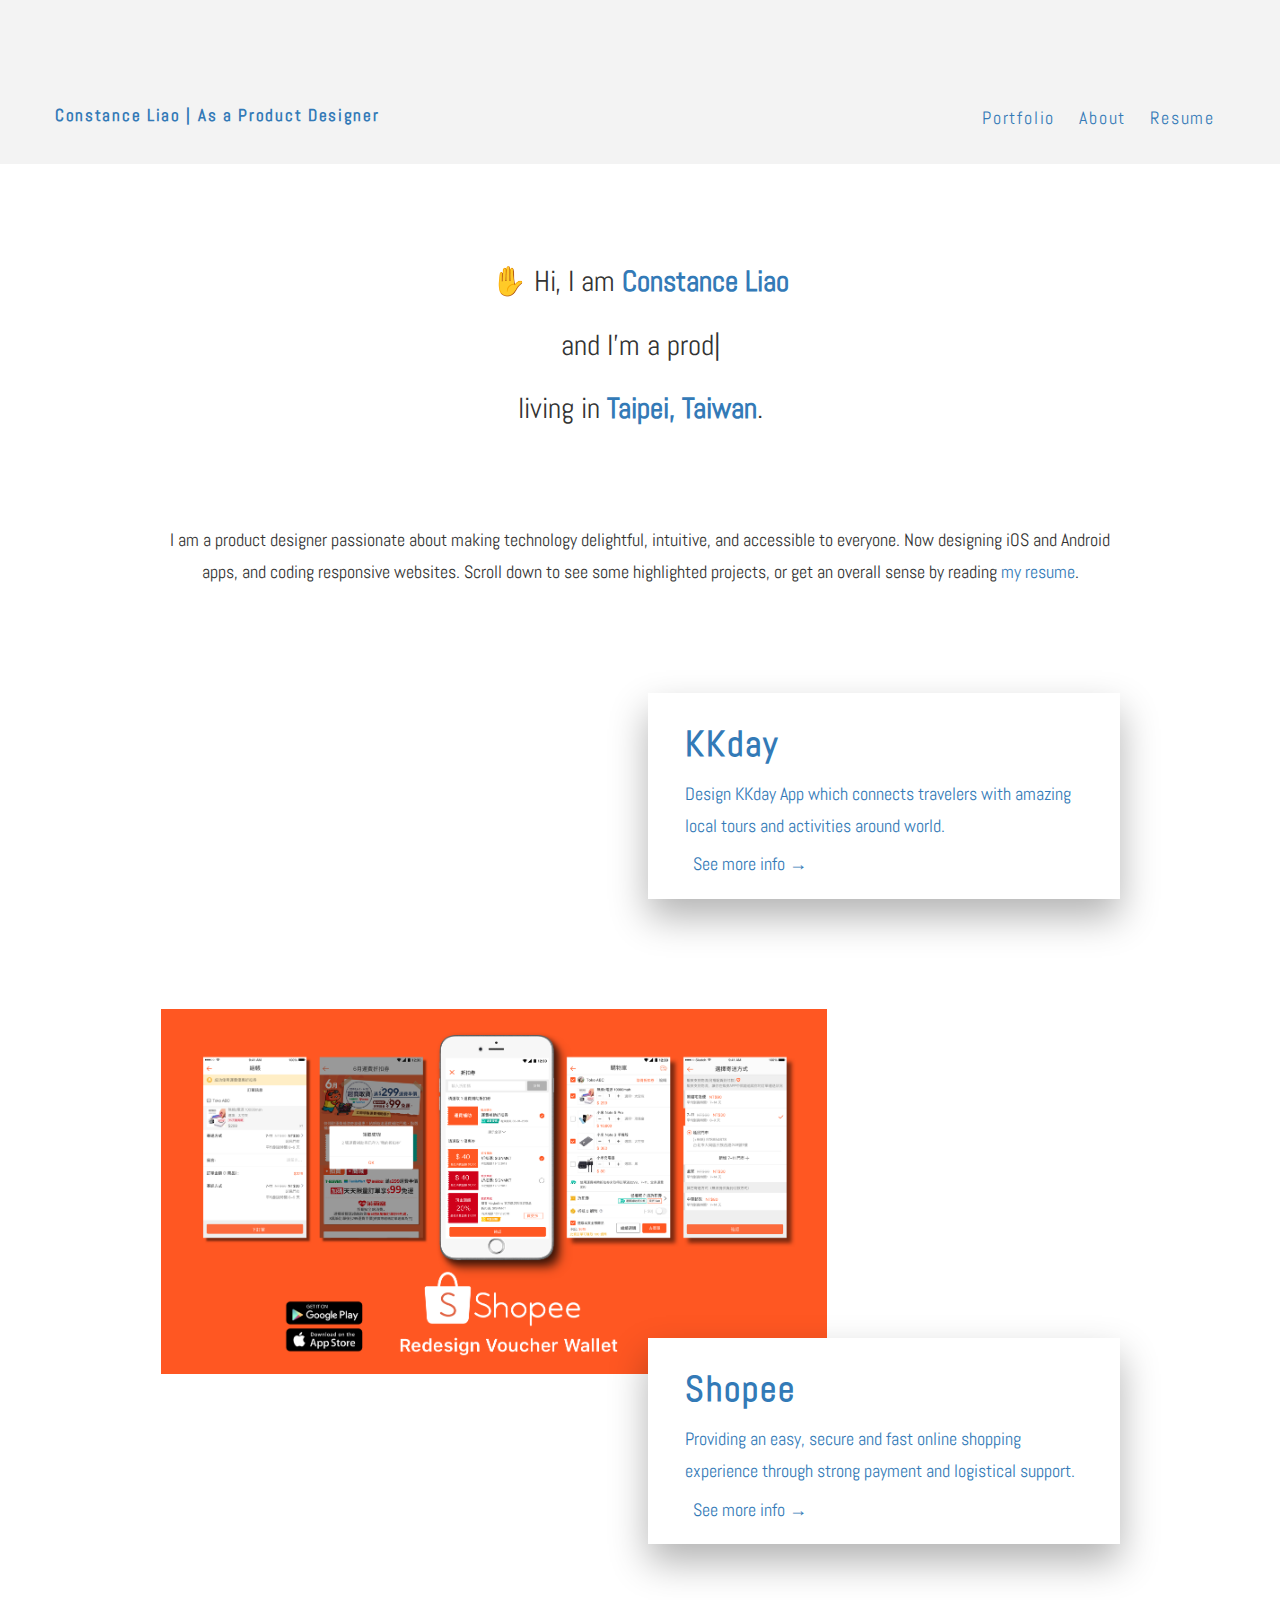
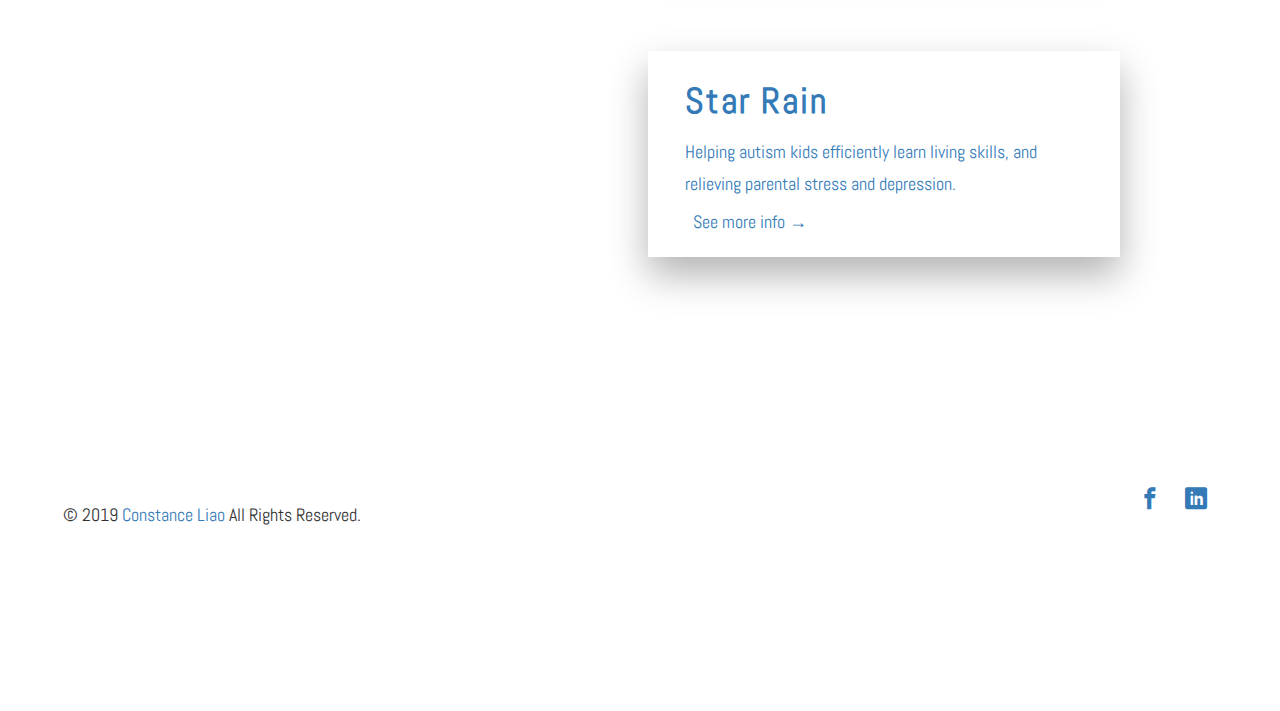
==== index.html @ 197b4fc5 "hh" ====
<!DOCTYPE html>
<html lang="en">

<head>
    <meta charset="utf-8">
    <meta name="viewport" content="width=device-width, initial-scale=1">
    <title>Constance Liao | Product designer</title>
    <link rel="icon" type="image/png" sizes="32x32" href="img/party.png">
    <link href="https://fonts.googleapis.com/css?family=Abel" rel="stylesheet">
    <link rel="stylesheet" href="css/styles-merged.css">
    <link rel="stylesheet" href="css/style.min.css">
    <link rel="stylesheet" href="css/custom.css">
    <!-- Global site tag (gtag.js) - Google Analytics -->
    <script async src="https://www.googletagmanager.com/gtag/js?id=UA-124508006-1"></script>
    <script>
    window.dataLayer = window.dataLayer || [];

    function gtag() { dataLayer.push(arguments); }
    gtag('js', new Date());

    gtag('config', 'UA-124508006-1');
    </script>
    <!--[if lt IE 9]>
      <script src="js/vendor/html5shiv.min.js"></script>
      <script src="js/vendor/respond.min.js"></script>
    <![endif]-->
</head>

<body>
    <!-- START: header -->
    <div class="probootstrap-loader"></div>
    <header role="banner" class="probootstrap-header">
        <div class="container">
            <a href="index.html" class="probootstrap-logo" style="font-size:17px">Constance Liao | As a Product Designer </a>
            <a href="#" class="probootstrap-burger-menu visible-xs"><i></i></a>
            <div class="mobile-menu-overlay"></div>
            <nav role="navigation" class="probootstrap-nav hidden-xs">
                <ul class="probootstrap-main-nav">
                    <li><a href="index.html">Portfolio</a></li>
                    <li><a href="about.html">About</a></li>
                    <li><a href="https://drive.google.com/file/d/1u4aypzbzWzOrCReoFfaqMHi077kN9Enz/view?usp=sharing">Resume</a></li>
                </ul>
                <div class="extra-text visible-xs">
                    <a href="#" class="probootstrap-burger-menu"><i>Menu</i></a>
                    <h5>Connect</h5>
                    <ul class="social-buttons">
                        <li><a href="https://www.facebook.com/profile.php?id=100000354490951"><i class="icon-facebook2"></i></a></li>
                        <li><a href="https://www.linkedin.com/in/constance-liao-576273152/"><i class="icon-linkedin2"></i></a></li>
                    </ul>
                </div>
            </nav>
        </div>
    </header>
    <!-- END: header -->
    <div class="probootstrap-section">
        <div class="container text-center">
            <div class="row">
                <div class="col-md-10 col-md-offset-1 mb40">
                    <h1 class="center text-center">
        <p><span role="img" aria-label="person raising both hands in celebration">✋ </span> Hi, I am <strong class="middle-blue-font">Constance Liao</strong></p>
        <p>and I'm <span class="element"></span></p>
        <p>living in <strong class="middle-blue-font">Taipei, Taiwan</strong>.</p>
        </h1>
                </div>
            </div>
            <div class="container text-center">
                <div class="row">
                    <div class="col-md-10 col-md-offset-1 col-xs-12">
                        <p> I am a product designer passionate about making technology delightful, intuitive, and accessible to everyone. Now designing iOS and Android apps, and coding responsive websites. Scroll down to see some highlighted projects, or get an overall sense by reading <a href="https://drive.google.com/file/d/1MY_Tz85TZfSraCOGFL27cuMELnHv4xoO/view?usp=sharing" target="_blank">my resume</a>. </p>
                    </div>
                </div>
            </div>
        </div>
        <div id="root">
            <div data-reactroot class="Home container">
                <div class="Project">
                    <div class="row">
                        <div class="col-xs-12 col-sm-10 col-md-10 col-lg-offset-0 col-lg-8 col-xl-offset-1 col-xl-7">
                            <img class="project-image" src="img/kkday/kkdaybanner.png" alt="">
                        </div>
                    </div>
                    <div class="row">
                        <div class="col-xs-12 col-sm-offset-2 col-sm-10 col-md-offset-4 col-md-8 col-lg-offset-6 col-lg-6 col-xl-5">
                            <div class="Plx Plx--active Plx--in Plx--in-0 plx" style="transform: translateY(-100px); opacity: 1;">
                                <a class="project-link-container" href="kkday.html">
                                    <div class="project-blurb blue">
                                        <h2 class="homeh2" href="kkday.html">KKday</h2>
                                        <p class="homep" href="kkday.html">Design KKday App which connects travelers with amazing local tours and activities around world. </p>
                                        <div class="bottom">
                                            <div class="next navbar-link blue">
                                                <a class="homecase next" href="kkday.html">See more info → </a>
                                            </div>
                                        </div>
                                    </div>
                                </a>
                            </div>
                        </div>
                    </div>
                </div>
                
                <div class="Project">
                    <div class="row">
                        <div class="col-xs-12 col-sm-10 col-md-10 col-lg-offset-0 col-lg-8 col-xl-offset-1 col-xl-7">
                            <img class="project-image" src="img/shopee/shopeebanner.png" alt="">
                        </div>
                    </div>
                    <div class="row">
                        <div class="col-xs-12 col-sm-offset-2 col-sm-10 col-md-offset-4 col-md-8 col-lg-offset-6 col-lg-6 col-xl-5">
                            <div class="Plx Plx--active Plx--in Plx--in-0 plx" style="transform: translateY(-100px); opacity: 1;">
                                <a class="project-link-container" href="shopee.html">
                                    <div class="project-blurb orange">
                                        <h2 class="homeh2" href="shopee.html">Shopee</h2>
                                        <p class="homep" href="shopee.html">Providing an easy, secure and fast online shopping experience through strong payment and logistical support. </p>
                                        <div class="bottom">
                                            <div class="next navbar-link orange">
                                                <a class="homecase next" href="shopee.html">See more info → </a>
                                            </div>
                                        </div>
                                    </div>
                                </a>
                            </div>
                        </div>
                    </div>
                <div class="Project">
                    <div class="row">
                        <div class="col-xs-12 col-sm-10 col-md-10 col-lg-offset-0 col-lg-8 col-xl-offset-1 col-xl-7">
                            <img class="project-image" src="img/autism/autismbanner.png" alt="">
                        </div>
                    </div>
                    <div class="row">
                        <div class="col-xs-12 col-sm-offset-2 col-sm-10 col-md-offset-4 col-md-8 col-lg-offset-6 col-lg-6 col-xl-5">
                            <div class="Plx Plx--active Plx--in Plx--in-0 plx" style="transform: translateY(-100px); opacity: 1;">
                                <a class="project-link-container" href="autism.html">
                                    <div class="project-blurb yellow">
                                        <h2 class="homeh2" href="autism.html">Star Rain</h2>
                                        <p class="homep" href="autism.html">Helping autism kids efficiently learn living skills, and relieving parental stress and depression.</p>
                                        <div class="bottom">
                                            <div class="next navbar-link yellow">
                                                <a class="homecase next" href="autism.html">See more info → </a>
                                            </div>
                                        </div>
                                    </div>
                                </a>
                            </div>
                        </div>
                    </div>
                </div>

                </div>
            </div>
        </div>
        <footer class="probootstrap-footer" role="contentinfo">
            <div class="container">
                <div class="row">
                    <div class="col-md-12">
                        <p class="probootstrap-copyright">&copy; 2019 <a>Constance Liao </a> All Rights Reserved.</p>
                        <ul class="probootstrap-social">
                            <li><a href="https://www.facebook.com/profile.php?id=100000354490951"><i class="icon-facebook2" target="_blank"></i></a></li>
                            <li><a href="https://www.linkedin.com/in/constance-liao-576273152/"><i class="icon-linkedin2" target="_blank"></i></a></li>
                        </ul>
                    </div>
                </div>
            </div>
        </footer>
        <div class="gototop js-top">
            <a href="#" class="js-gotop"><i class="icon-chevron-thin-up"></i></a>
        </div>
        <script src="js/scripts.min.js"></script>
        <script src="js/main.min.js"></script>
        <script src="js/custom.js"></script>
</body>

</html>
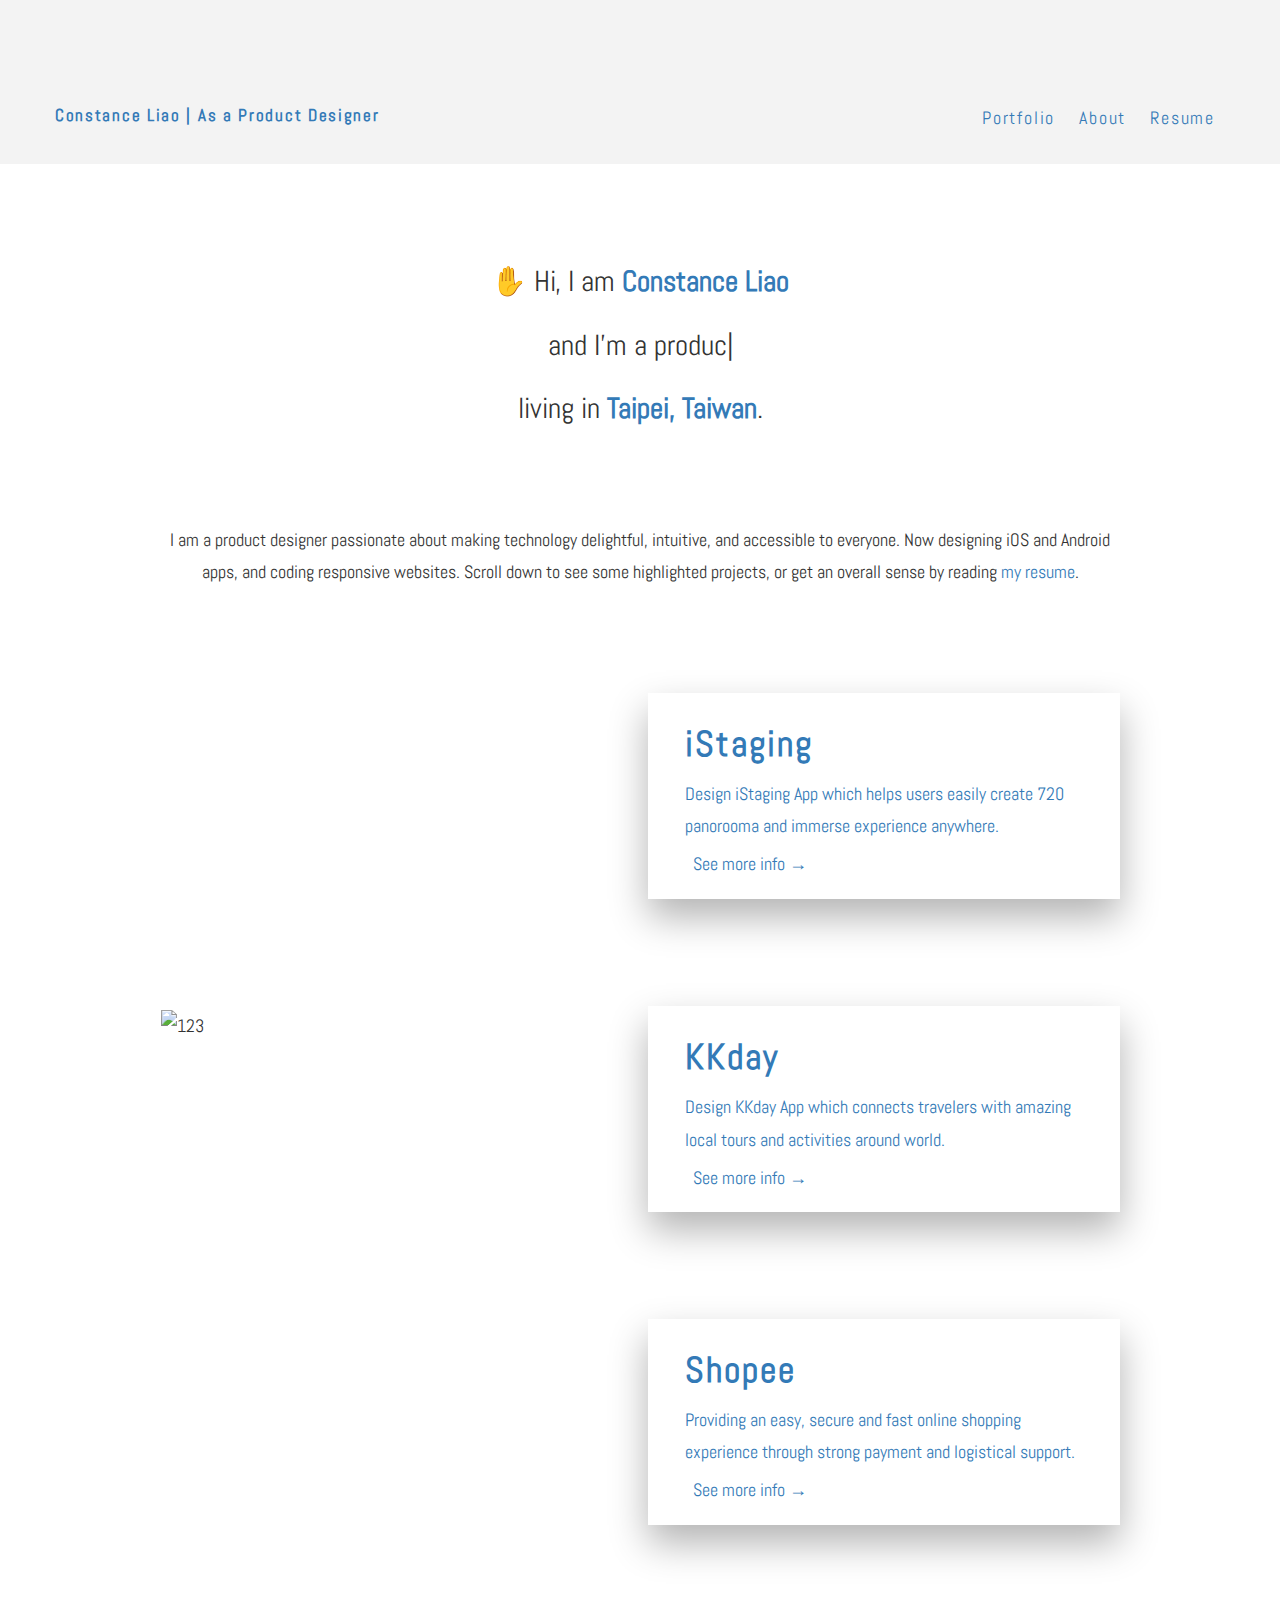
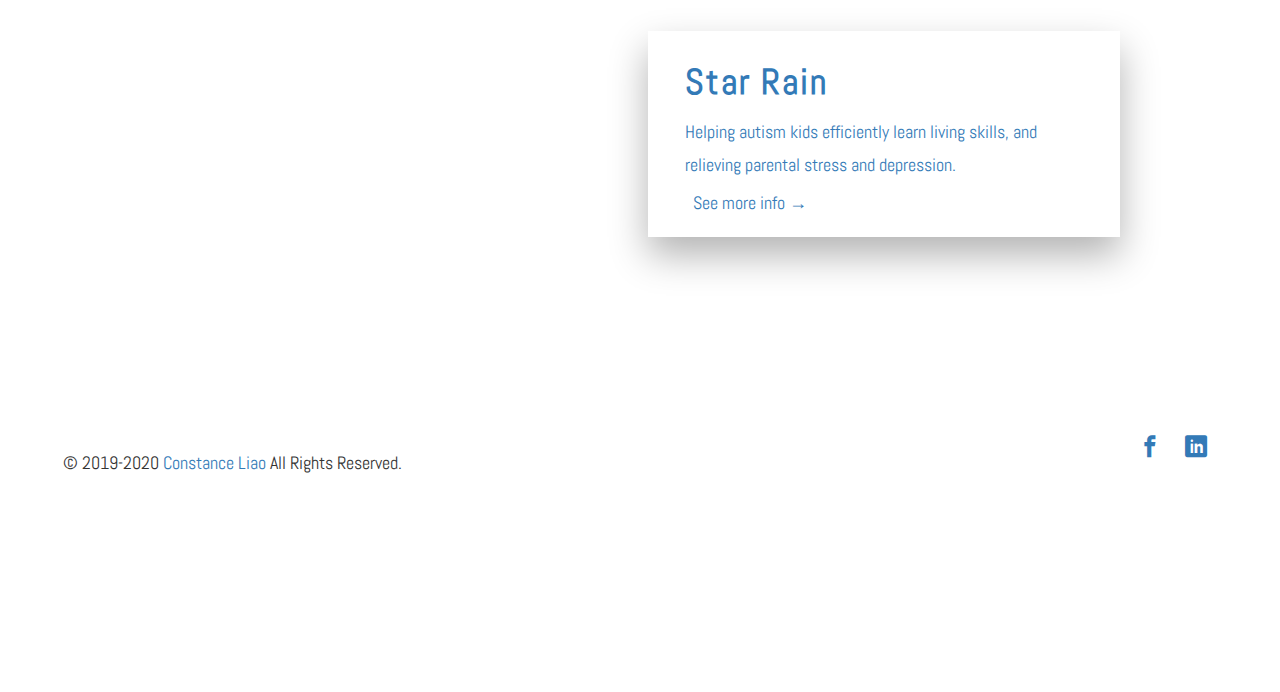
==== commit c2b90f7f: "asd" ====
--- a/index.html
+++ b/index.html
@@ -38,7 +38,7 @@
                 <ul class="probootstrap-main-nav">
                     <li><a href="index.html">Portfolio</a></li>
                     <li><a href="about.html">About</a></li>
-                    <li><a href="https://drive.google.com/file/d/1u4aypzbzWzOrCReoFfaqMHi077kN9Enz/view?usp=sharing">Resume</a></li>
+                    <li><a href="https://drive.google.com/file/d/1u4aypzbzWzOrCReoFfaqMHi077kN9Enz/view?usp=sharing" target="_blank">Resume</a></li>
                 </ul>
                 <div class="extra-text visible-xs">
                     <a href="#" class="probootstrap-burger-menu"><i>Menu</i></a>
@@ -66,17 +66,44 @@
             <div class="container text-center">
                 <div class="row">
                     <div class="col-md-10 col-md-offset-1 col-xs-12">
-                        <p> I am a product designer passionate about making technology delightful, intuitive, and accessible to everyone. Now designing iOS and Android apps, and coding responsive websites. Scroll down to see some highlighted projects, or get an overall sense by reading <a href="https://drive.google.com/file/d/1MY_Tz85TZfSraCOGFL27cuMELnHv4xoO/view?usp=sharing" target="_blank">my resume</a>. </p>
-                    </div>
-                </div>
-            </div>
-        </div>
+                        <p> I am a product designer passionate about making technology delightful, intuitive, and accessible to everyone. Now designing iOS and Android apps, and coding responsive websites. Scroll down to see some highlighted projects, or get an overall sense by reading <a href="https://drive.google.com/file/d/1u4aypzbzWzOrCReoFfaqMHi077kN9Enz/view?usp=sharing" target="_blank">my resume</a>. </p>
+                    </div>
+                </div>
+            </div>
+        </div>
+
+
         <div id="root">
             <div data-reactroot class="Home container">
+
+            	 <div class="Project">
+                    <div class="row">
+                        <div class="col-xs-12 col-sm-10 col-md-10 col-lg-offset-0 col-lg-8 col-xl-offset-1 col-xl-7">
+                            <img class="project-image" src="img/kkday/istaging_banner2.png" alt="">
+                        </div>
+                    </div>
+                    <div class="row">
+                        <div class="col-xs-12 col-sm-offset-2 col-sm-10 col-md-offset-4 col-md-8 col-lg-offset-6 col-lg-6 col-xl-5">
+                            <div class="Plx Plx--active Plx--in Plx--in-0 plx" style="transform: translateY(-100px); opacity: 1;">
+                                <a class="project-link-container" href="istaging.html">
+                                    <div class="project-blurb pink">
+                                        <h2 class="homeh2" href="istaging.html">iStaging</h2>
+                                        <p class="homep" href="istaging.html">Design iStaging App which helps users easily create 720 panorooma and immerse experience anywhere. </p>
+                                        <div class="bottom">
+                                            <div class="next navbar-link blue">
+                                                <a class="homecase next" href="istaging .html">See more info → </a>
+                                            </div>
+                                        </div>
+                                    </div>
+                                </a>
+                            </div>
+                        </div>
+
+
                 <div class="Project">
                     <div class="row">
                         <div class="col-xs-12 col-sm-10 col-md-10 col-lg-offset-0 col-lg-8 col-xl-offset-1 col-xl-7">
-                            <img class="project-image" src="img/kkday/kkdaybanner.png" alt="">
+                            <img class="project-image" src="img/kkday/kkday_banner2.png" alt="123">
                         </div>
                     </div>
                     <div class="row">
@@ -101,7 +128,7 @@
                 <div class="Project">
                     <div class="row">
                         <div class="col-xs-12 col-sm-10 col-md-10 col-lg-offset-0 col-lg-8 col-xl-offset-1 col-xl-7">
-                            <img class="project-image" src="img/shopee/shopeebanner.png" alt="">
+                            <img class="project-image" src="img/shopee/shopee_banner2.png" alt="">
                         </div>
                     </div>
                     <div class="row">
@@ -153,7 +180,7 @@
             <div class="container">
                 <div class="row">
                     <div class="col-md-12">
-                        <p class="probootstrap-copyright">&copy; 2019 <a>Constance Liao </a> All Rights Reserved.</p>
+                        <p class="probootstrap-copyright">&copy; 2019-2020 <a>Constance Liao </a> All Rights Reserved.</p>
                         <ul class="probootstrap-social">
                             <li><a href="https://www.facebook.com/profile.php?id=100000354490951"><i class="icon-facebook2" target="_blank"></i></a></li>
                             <li><a href="https://www.linkedin.com/in/constance-liao-576273152/"><i class="icon-linkedin2" target="_blank"></i></a></li>
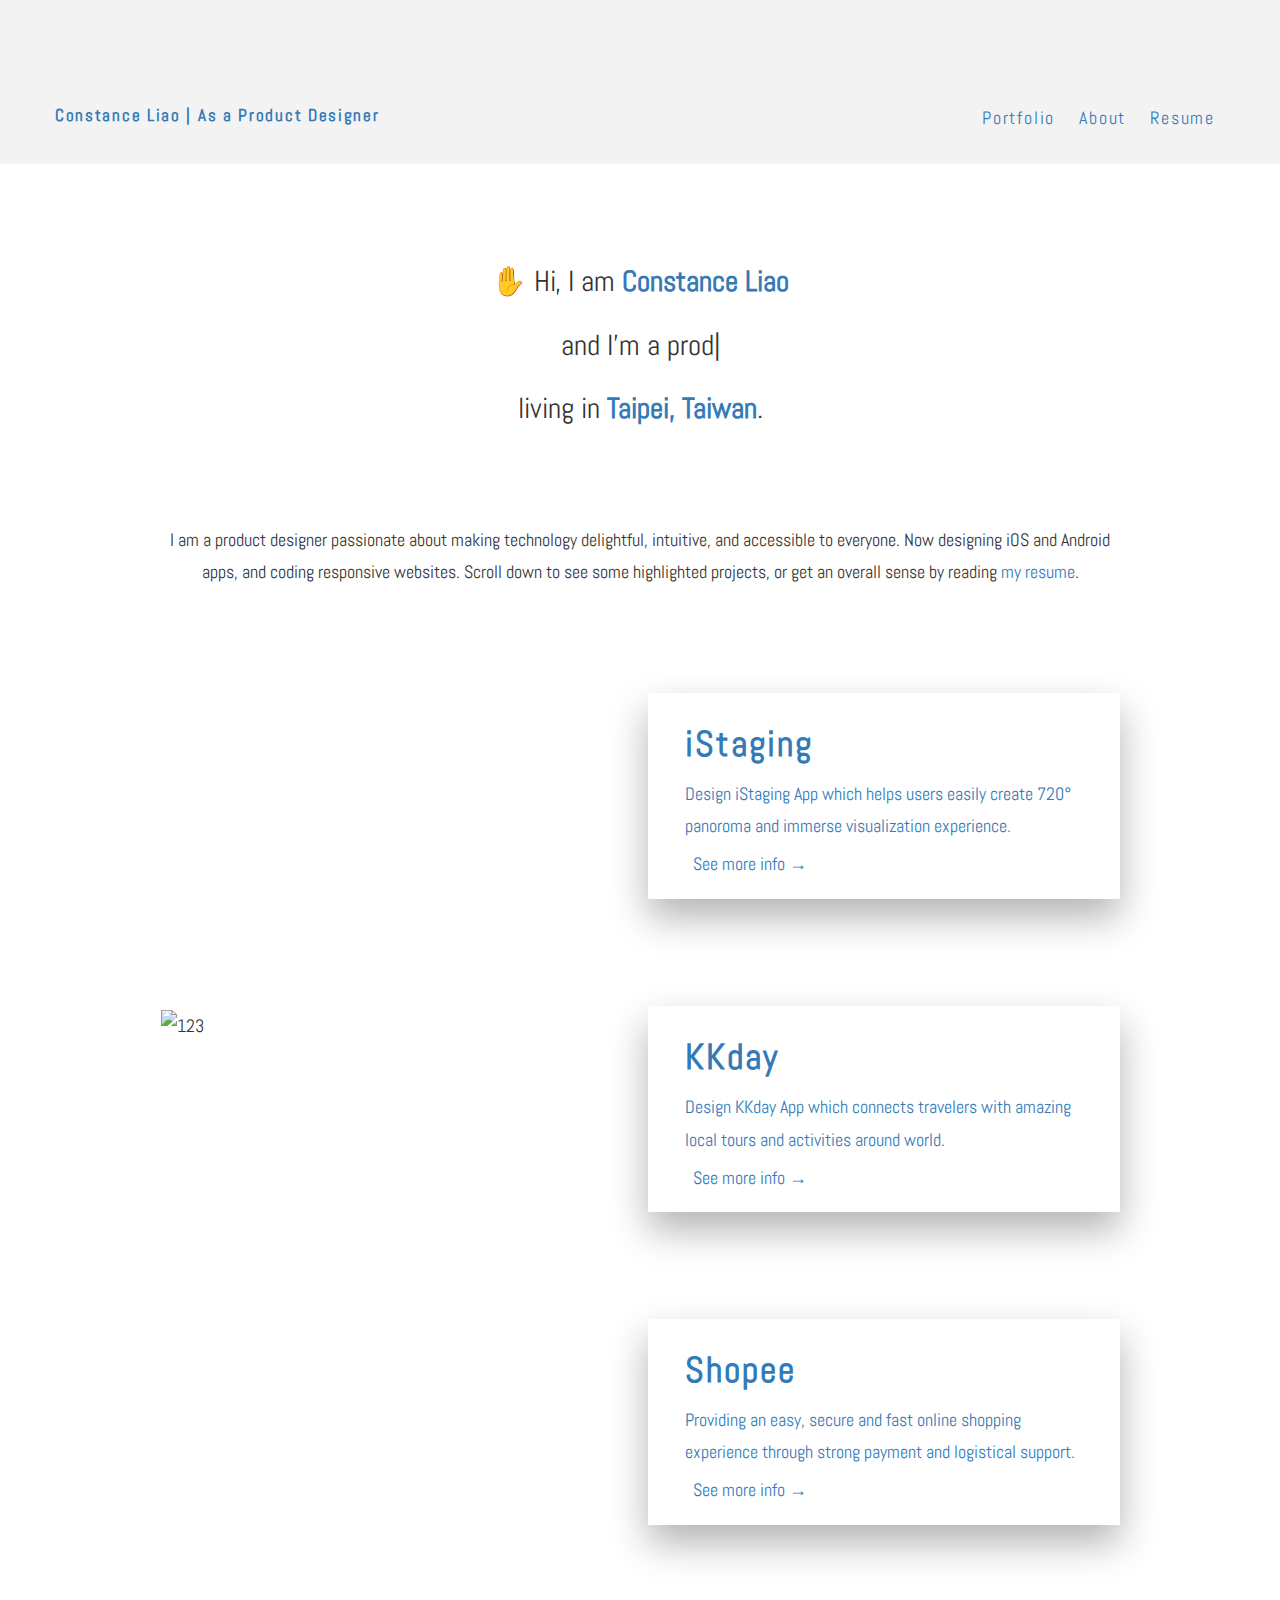
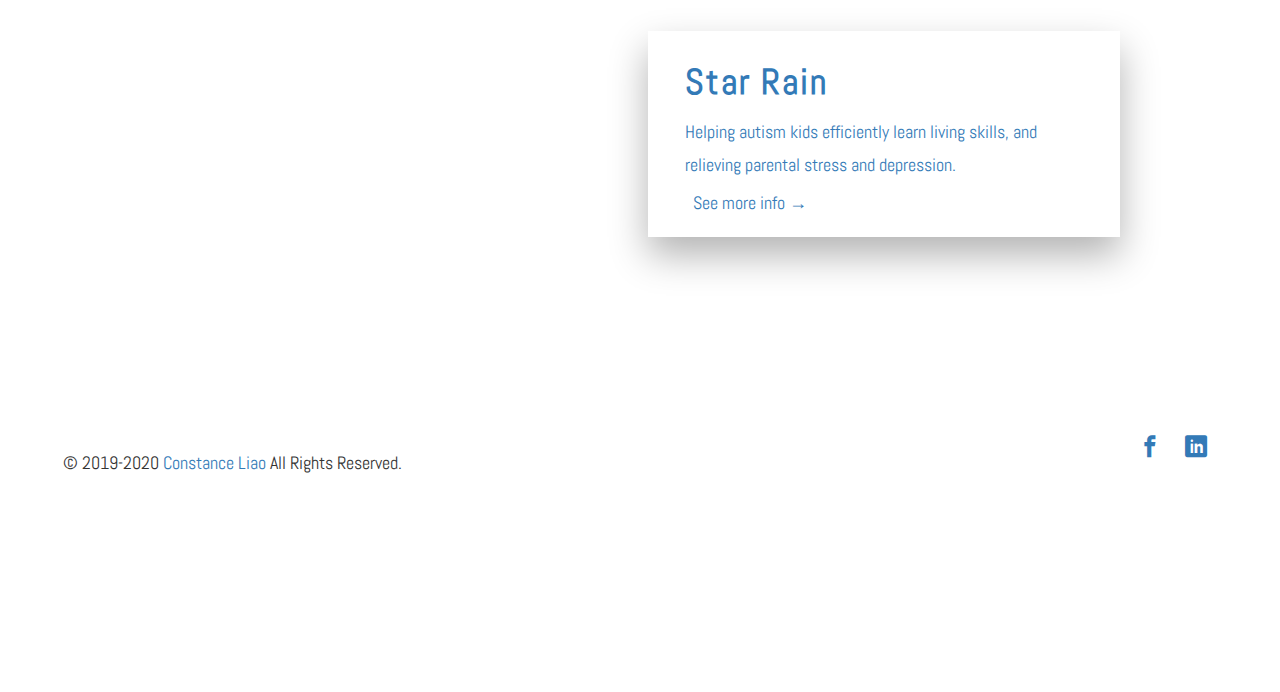
==== commit 43459fc8: "ddd" ====
--- a/index.html
+++ b/index.html
@@ -88,7 +88,7 @@
                                 <a class="project-link-container" href="istaging.html">
                                     <div class="project-blurb pink">
                                         <h2 class="homeh2" href="istaging.html">iStaging</h2>
-                                        <p class="homep" href="istaging.html">Design iStaging App which helps users easily create 720 panorooma and immerse experience anywhere. </p>
+                                        <p class="homep" href="istaging.html">Design iStaging App which helps users easily create 720° panoroma and immerse visualization experience. </p>
                                         <div class="bottom">
                                             <div class="next navbar-link blue">
                                                 <a class="homecase next" href="istaging .html">See more info → </a>
@@ -151,7 +151,7 @@
                 <div class="Project">
                     <div class="row">
                         <div class="col-xs-12 col-sm-10 col-md-10 col-lg-offset-0 col-lg-8 col-xl-offset-1 col-xl-7">
-                            <img class="project-image" src="img/autism/autismbanner.png" alt="">
+                            <img class="project-image" src="img/autism/starrain_banner2.png" alt="">
                         </div>
                     </div>
                     <div class="row">
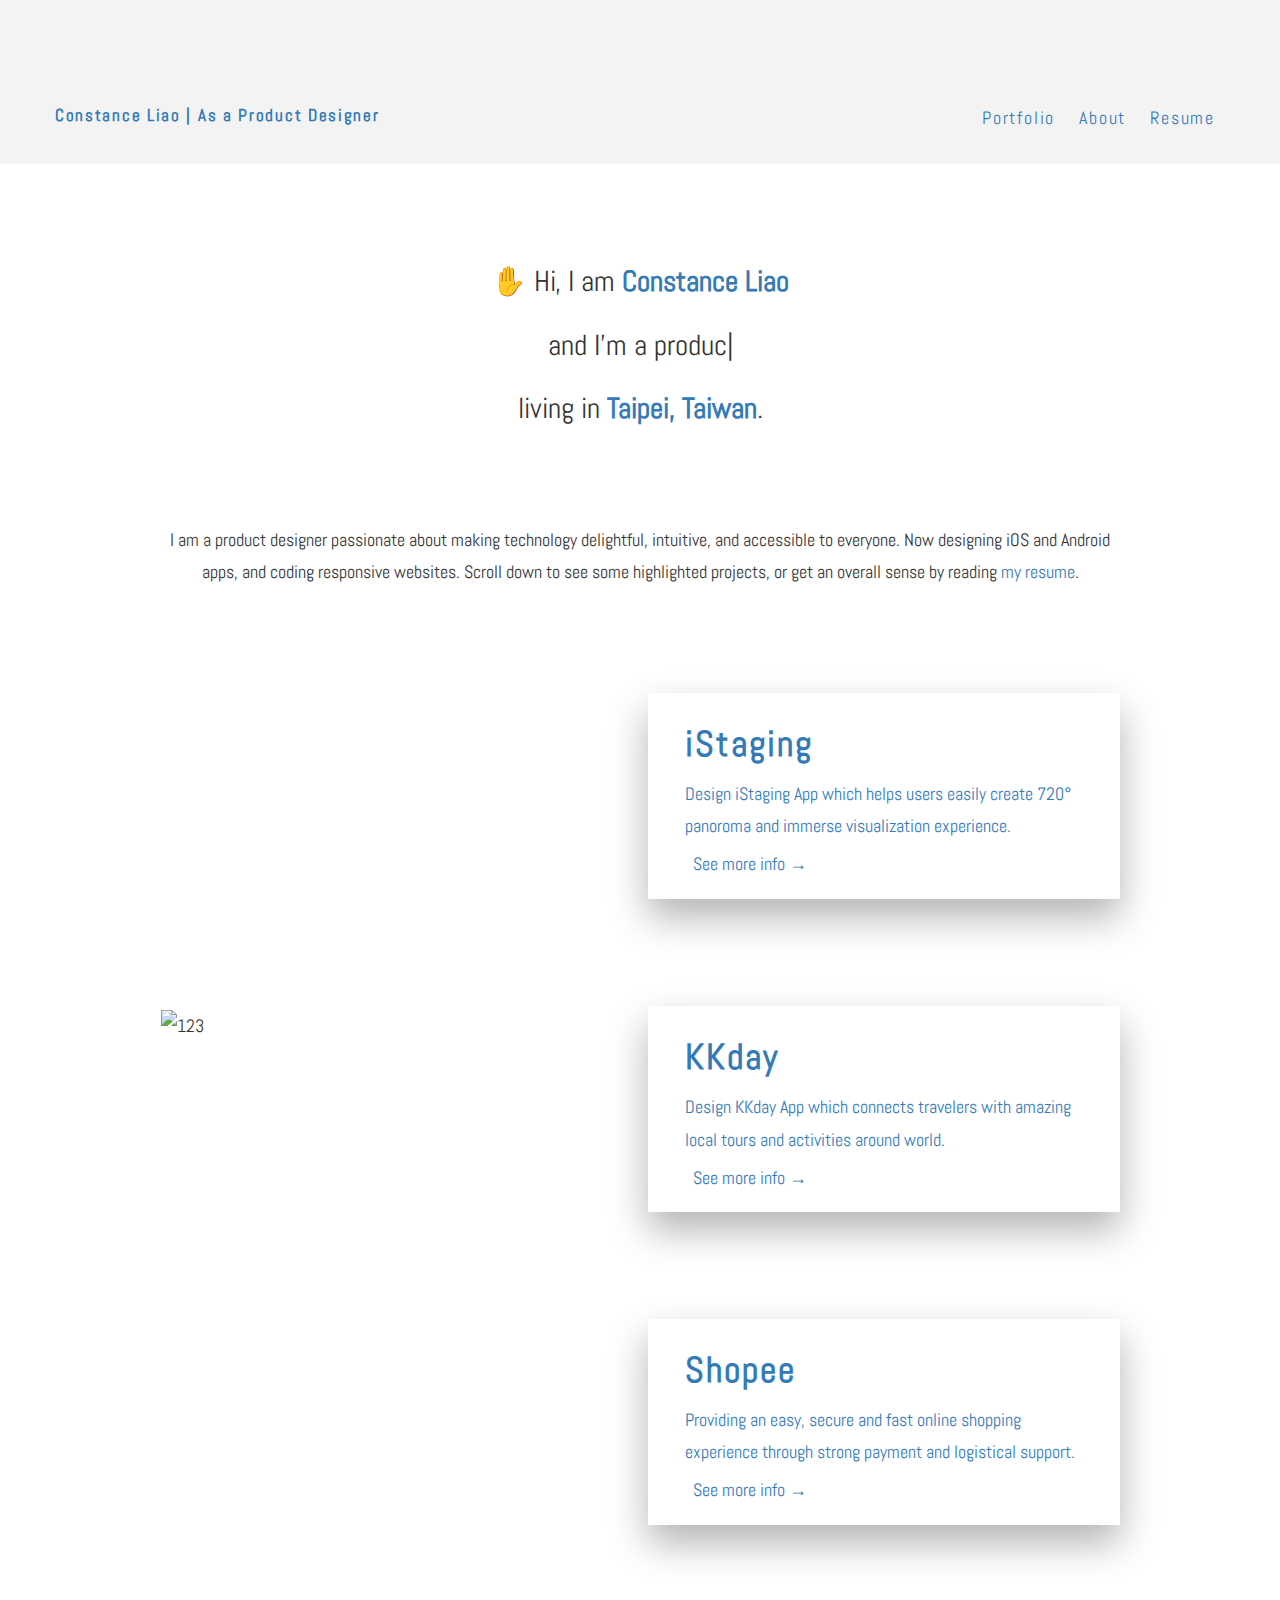
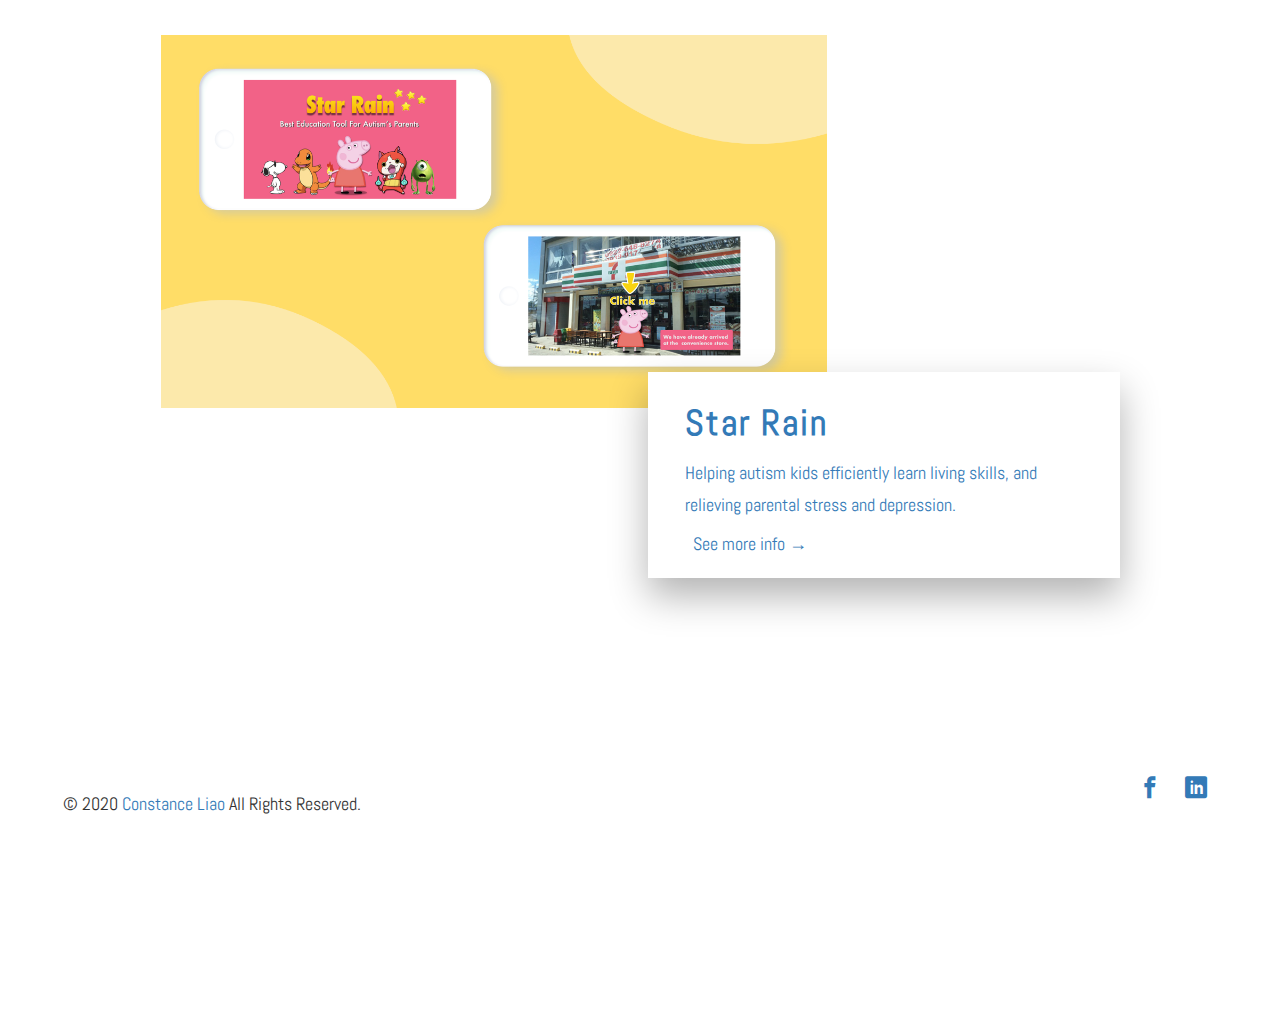
==== commit 6ac76322: "sssss" ====
--- a/index.html
+++ b/index.html
@@ -180,7 +180,7 @@
             <div class="container">
                 <div class="row">
                     <div class="col-md-12">
-                        <p class="probootstrap-copyright">&copy; 2019-2020 <a>Constance Liao </a> All Rights Reserved.</p>
+                        <p class="probootstrap-copyright">&copy; 2020 <a>Constance Liao </a> All Rights Reserved.</p>
                         <ul class="probootstrap-social">
                             <li><a href="https://www.facebook.com/profile.php?id=100000354490951"><i class="icon-facebook2" target="_blank"></i></a></li>
                             <li><a href="https://www.linkedin.com/in/constance-liao-576273152/"><i class="icon-linkedin2" target="_blank"></i></a></li>
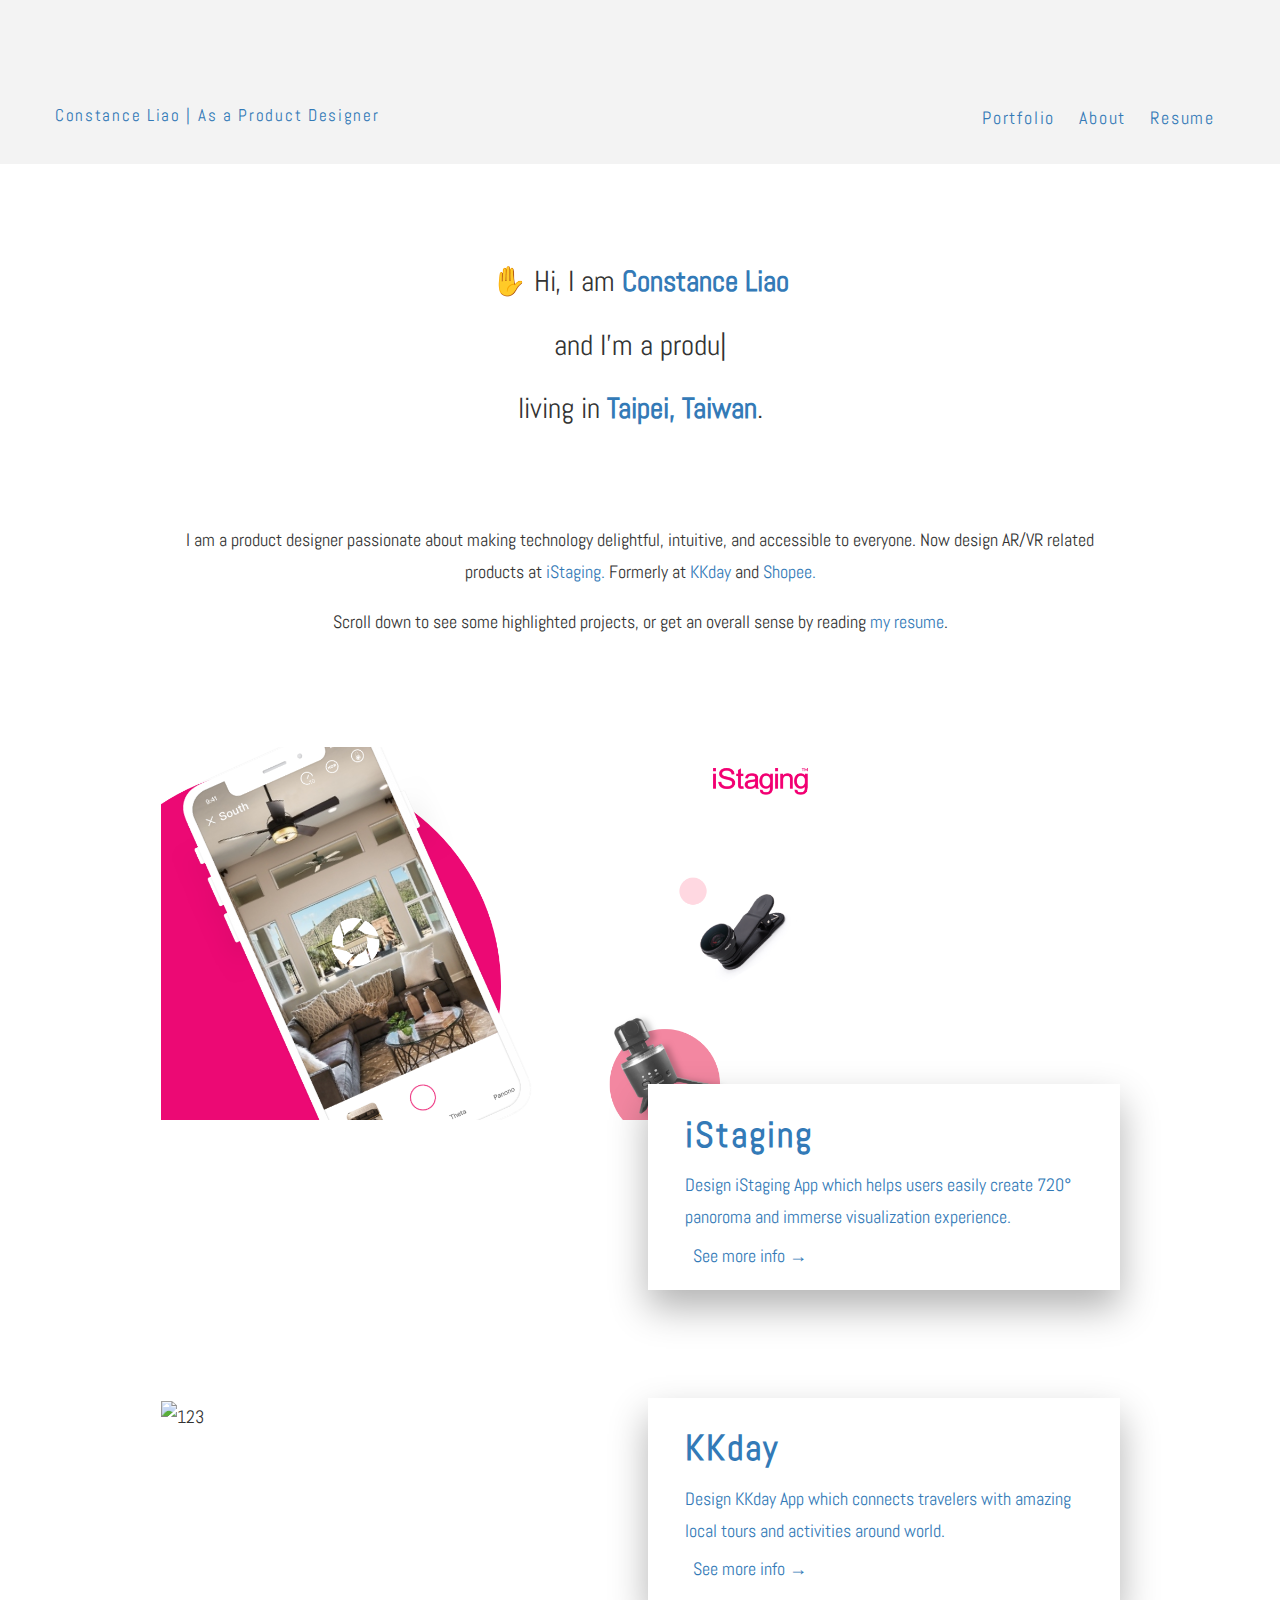
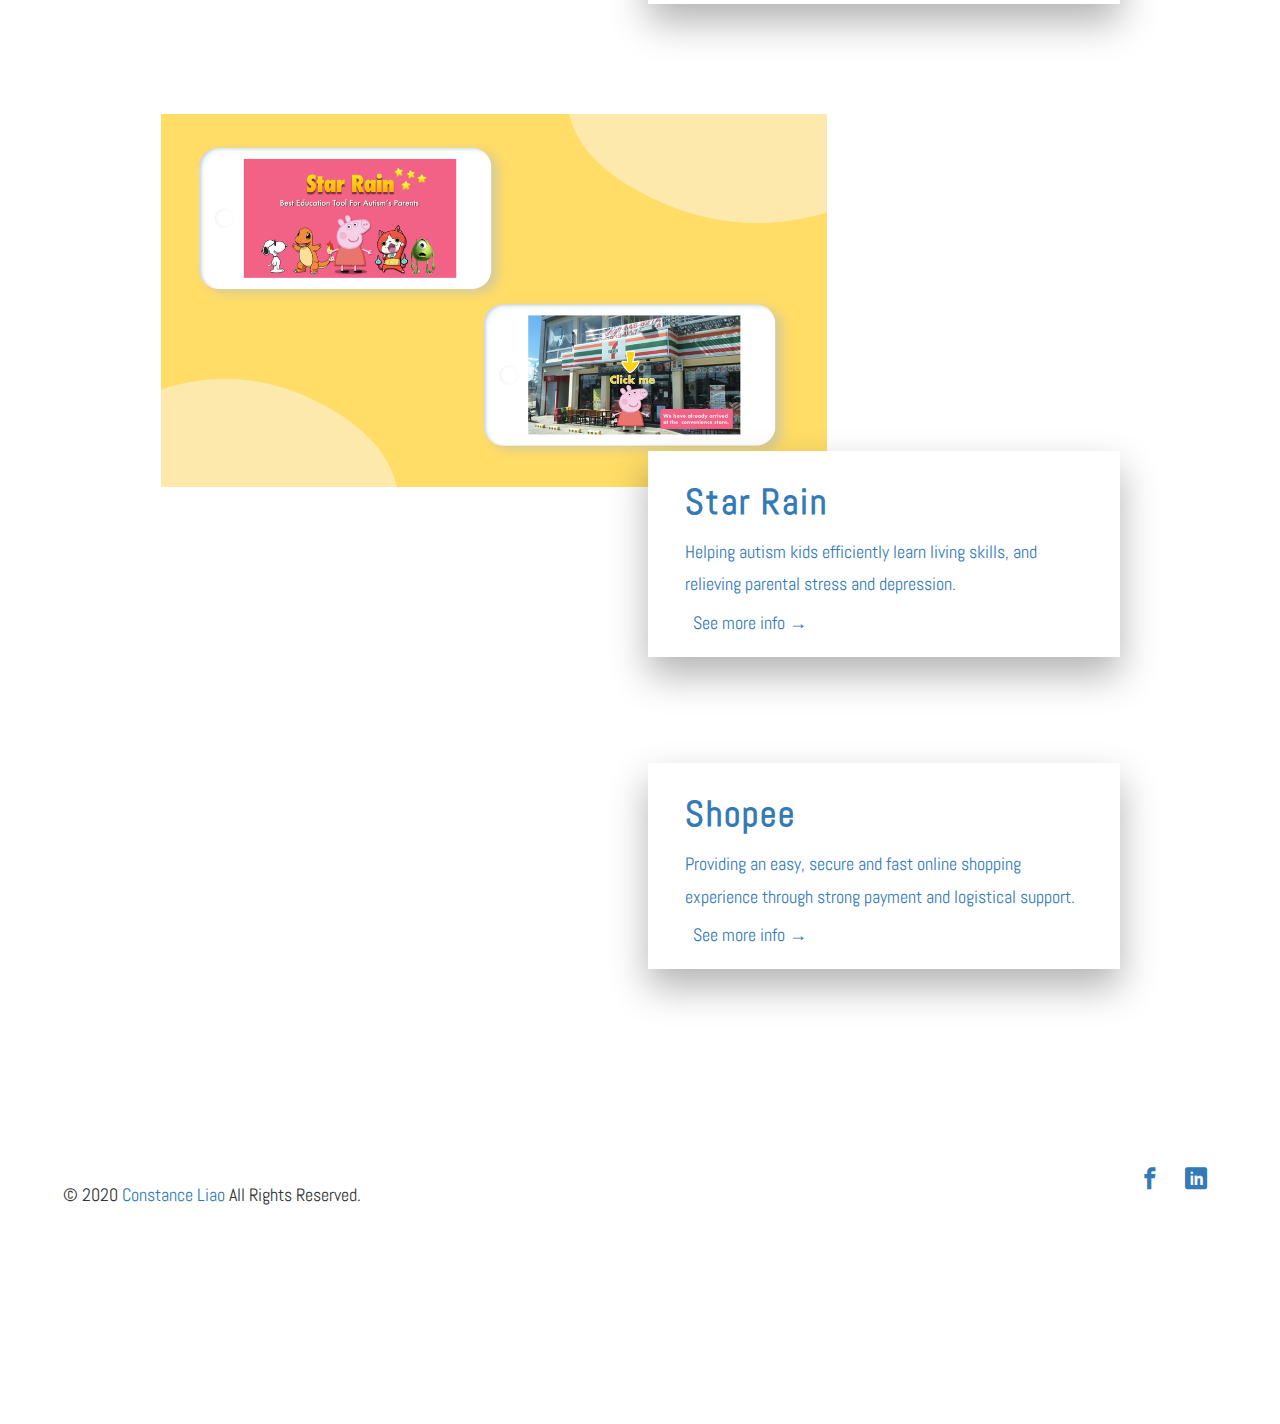
==== commit 4c8fd265: "sss" ====
--- a/index.html
+++ b/index.html
@@ -66,7 +66,8 @@
             <div class="container text-center">
                 <div class="row">
                     <div class="col-md-10 col-md-offset-1 col-xs-12">
-                        <p> I am a product designer passionate about making technology delightful, intuitive, and accessible to everyone. Now designing iOS and Android apps, and coding responsive websites. Scroll down to see some highlighted projects, or get an overall sense by reading <a href="https://drive.google.com/file/d/1u4aypzbzWzOrCReoFfaqMHi077kN9Enz/view?usp=sharing" target="_blank">my resume</a>. </p>
+                        <p> I am a product designer passionate about making technology delightful, intuitive, and accessible to everyone. Now design AR/VR related products at <a href="https://www.istaging.com/en/" target="_blank">iStaging. </a> Formerly at <a href="https://www.kkday.com/en" target="_blank">KKday</a> and <a href="https://shopee.sg/" target="_blank">Shopee. </a></p>
+                        <p>Scroll down to see some highlighted projects, or get an overall sense by reading <a href="https://drive.google.com/file/d/1u4aypzbzWzOrCReoFfaqMHi077kN9Enz/view?usp=sharing" target="_blank">my resume</a>. </p>
                     </div>
                 </div>
             </div>
@@ -79,7 +80,7 @@
             	 <div class="Project">
                     <div class="row">
                         <div class="col-xs-12 col-sm-10 col-md-10 col-lg-offset-0 col-lg-8 col-xl-offset-1 col-xl-7">
-                            <img class="project-image" src="img/kkday/istaging_banner2.png" alt="">
+                            <img class="project-image" src="img/kkday/istaging_banner3.png" alt="">
                         </div>
                     </div>
                     <div class="row">
@@ -124,6 +125,30 @@
                         </div>
                     </div>
                 </div>
+                 <div class="Project">
+                    <div class="row">
+                        <div class="col-xs-12 col-sm-10 col-md-10 col-lg-offset-0 col-lg-8 col-xl-offset-1 col-xl-7">
+                            <img class="project-image" src="img/autism/starrain_banner2.png" alt="">
+                        </div>
+                    </div>
+                    <div class="row">
+                        <div class="col-xs-12 col-sm-offset-2 col-sm-10 col-md-offset-4 col-md-8 col-lg-offset-6 col-lg-6 col-xl-5">
+                            <div class="Plx Plx--active Plx--in Plx--in-0 plx" style="transform: translateY(-100px); opacity: 1;">
+                                <a class="project-link-container" href="autism.html">
+                                    <div class="project-blurb yellow">
+                                        <h2 class="homeh2" href="autism.html">Star Rain</h2>
+                                        <p class="homep" href="autism.html">Helping autism kids efficiently learn living skills, and relieving parental stress and depression.</p>
+                                        <div class="bottom">
+                                            <div class="next navbar-link yellow">
+                                                <a class="homecase next" href="autism.html">See more info → </a>
+                                            </div>
+                                        </div>
+                                    </div>
+                                </a>
+                            </div>
+                        </div>
+                    </div>
+                </div>
                 
                 <div class="Project">
                     <div class="row">
@@ -148,30 +173,7 @@
                             </div>
                         </div>
                     </div>
-                <div class="Project">
-                    <div class="row">
-                        <div class="col-xs-12 col-sm-10 col-md-10 col-lg-offset-0 col-lg-8 col-xl-offset-1 col-xl-7">
-                            <img class="project-image" src="img/autism/starrain_banner2.png" alt="">
-                        </div>
-                    </div>
-                    <div class="row">
-                        <div class="col-xs-12 col-sm-offset-2 col-sm-10 col-md-offset-4 col-md-8 col-lg-offset-6 col-lg-6 col-xl-5">
-                            <div class="Plx Plx--active Plx--in Plx--in-0 plx" style="transform: translateY(-100px); opacity: 1;">
-                                <a class="project-link-container" href="autism.html">
-                                    <div class="project-blurb yellow">
-                                        <h2 class="homeh2" href="autism.html">Star Rain</h2>
-                                        <p class="homep" href="autism.html">Helping autism kids efficiently learn living skills, and relieving parental stress and depression.</p>
-                                        <div class="bottom">
-                                            <div class="next navbar-link yellow">
-                                                <a class="homecase next" href="autism.html">See more info → </a>
-                                            </div>
-                                        </div>
-                                    </div>
-                                </a>
-                            </div>
-                        </div>
-                    </div>
-                </div>
+               
 
                 </div>
             </div>
--- a/css/style.min.css
+++ b/css/style.min.css
@@ -63,6 +63,9 @@
     : #fff
 }
 
+.flex-next, .flex-prev {
+    font-size: 0px;
+}
 .page-title h1,
 .probootstrap-card .probootstrap-card-text .probootstrap-card-heading,
 .probootstrap-panel .panel .panel-title,
@@ -142,7 +145,7 @@
     padding-left: 0;
     font-size: 18px;
     display: block;
-    font-weight: 900
+    font-weight: 300;
 }
 
 .probootstrap-logo:active,
@@ -2088,7 +2091,7 @@
     font-family: icomoon;
     speak: none;
     font-style: normal;
-    font-weight: 400;
+    font-weight: 0;
     font-variant: normal;
     text-transform: none;
     line-height: 1;
@@ -2151,7 +2154,6 @@
     width: 10px;
     height: 10px;
     display: block;
-    background: rgba(255, 255, 255, .2);
     cursor: pointer;
     text-indent: -9999px;
     -webkit-box-shadow: none;
@@ -2160,18 +2162,18 @@
     border-radius: 50%;
     -webkit-transition: .3s all;
     transition: .3s all;
-    border: 2px solid transparent
+    border: 2px solid #FF77B7;
 }
 
 .flex-control-paging li a:hover {
     background: #333;
-    background: rgba(255, 255, 255, .8)
+    background: rgba(0, 0, 0, .8)
 }
 
 .flex-control-paging li a.flex-active {
     background: 0 0;
     cursor: default;
-    border: 2px solid #fff
+    border: 2px solid #EC0974;
 }
 
 .owl-carousel {
@@ -3691,6 +3693,11 @@
 .project-blurb.orange:hover {
     background-color: #FF5722;
 }
+
+.project-blurb.pink:hover {
+    background-color: #EC0974;
+}
+
 
 .project-blurb:hover h2 {
     color: #fafafa;
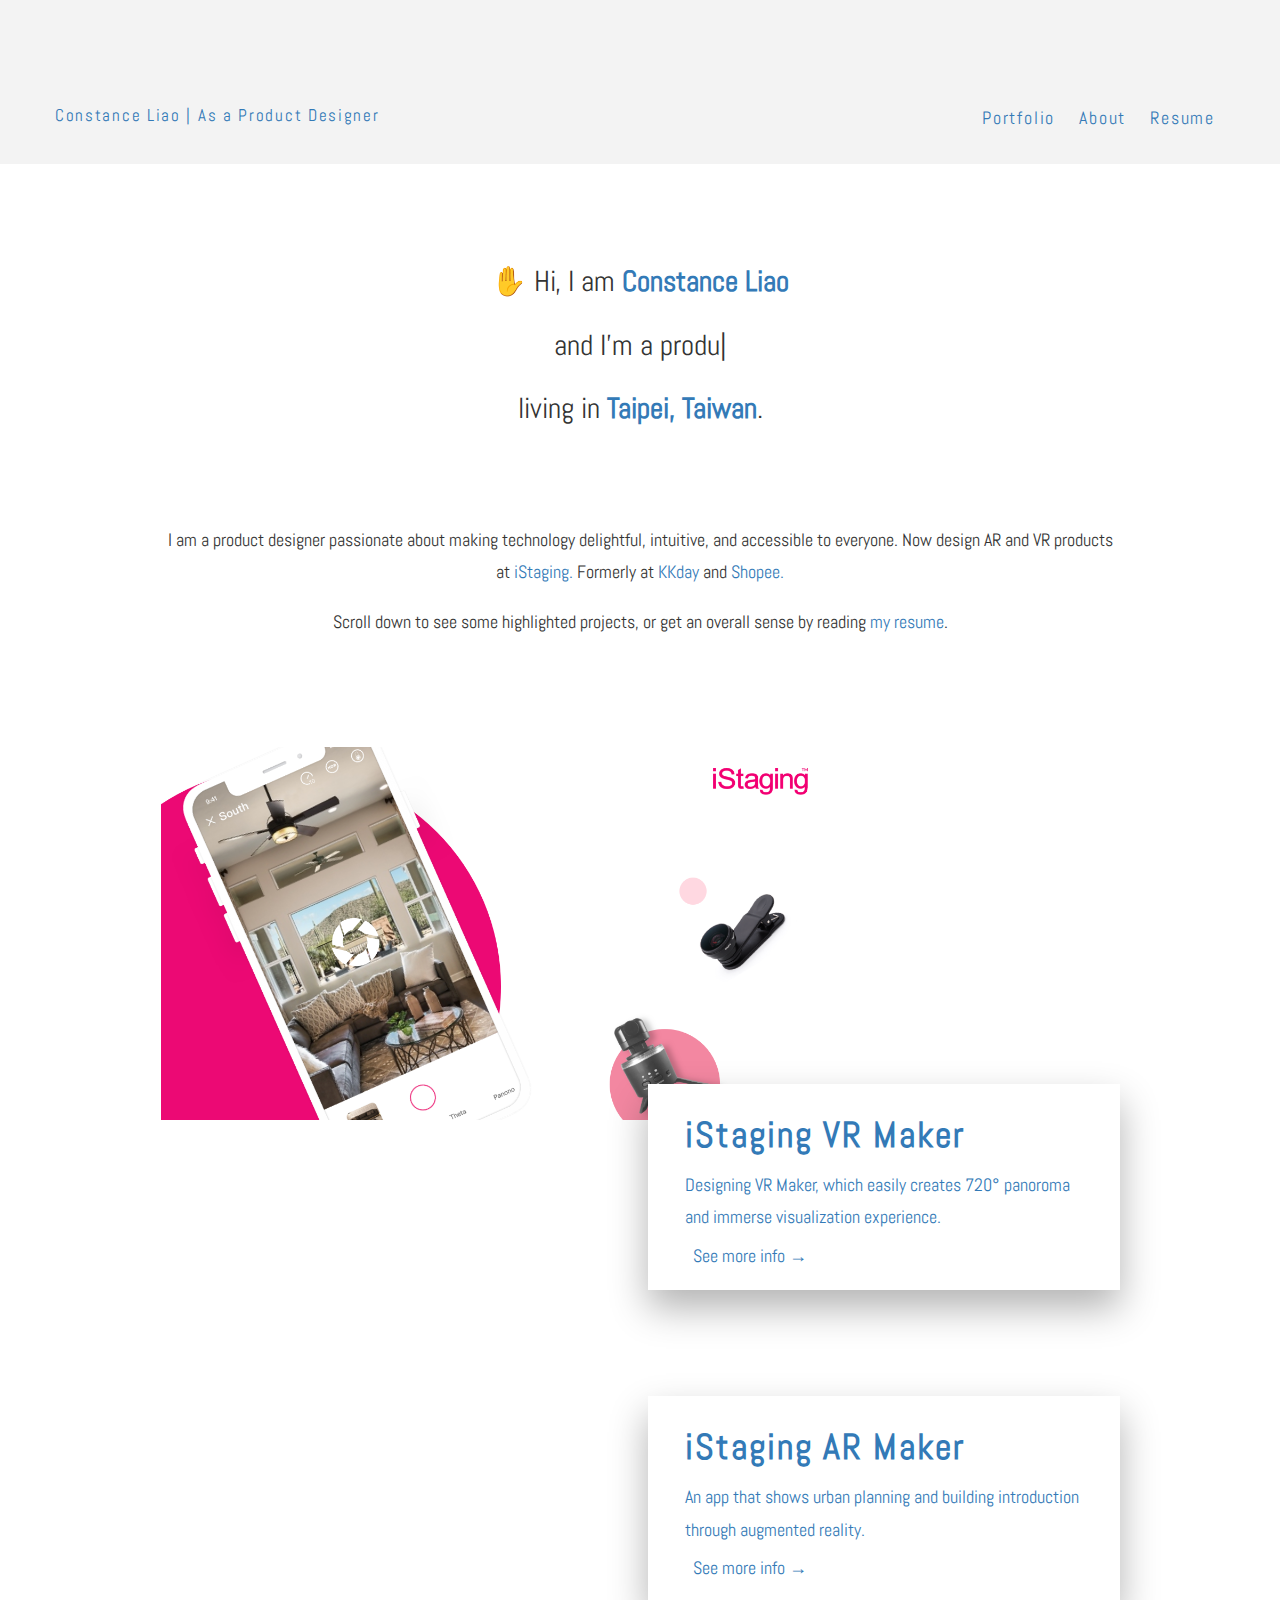
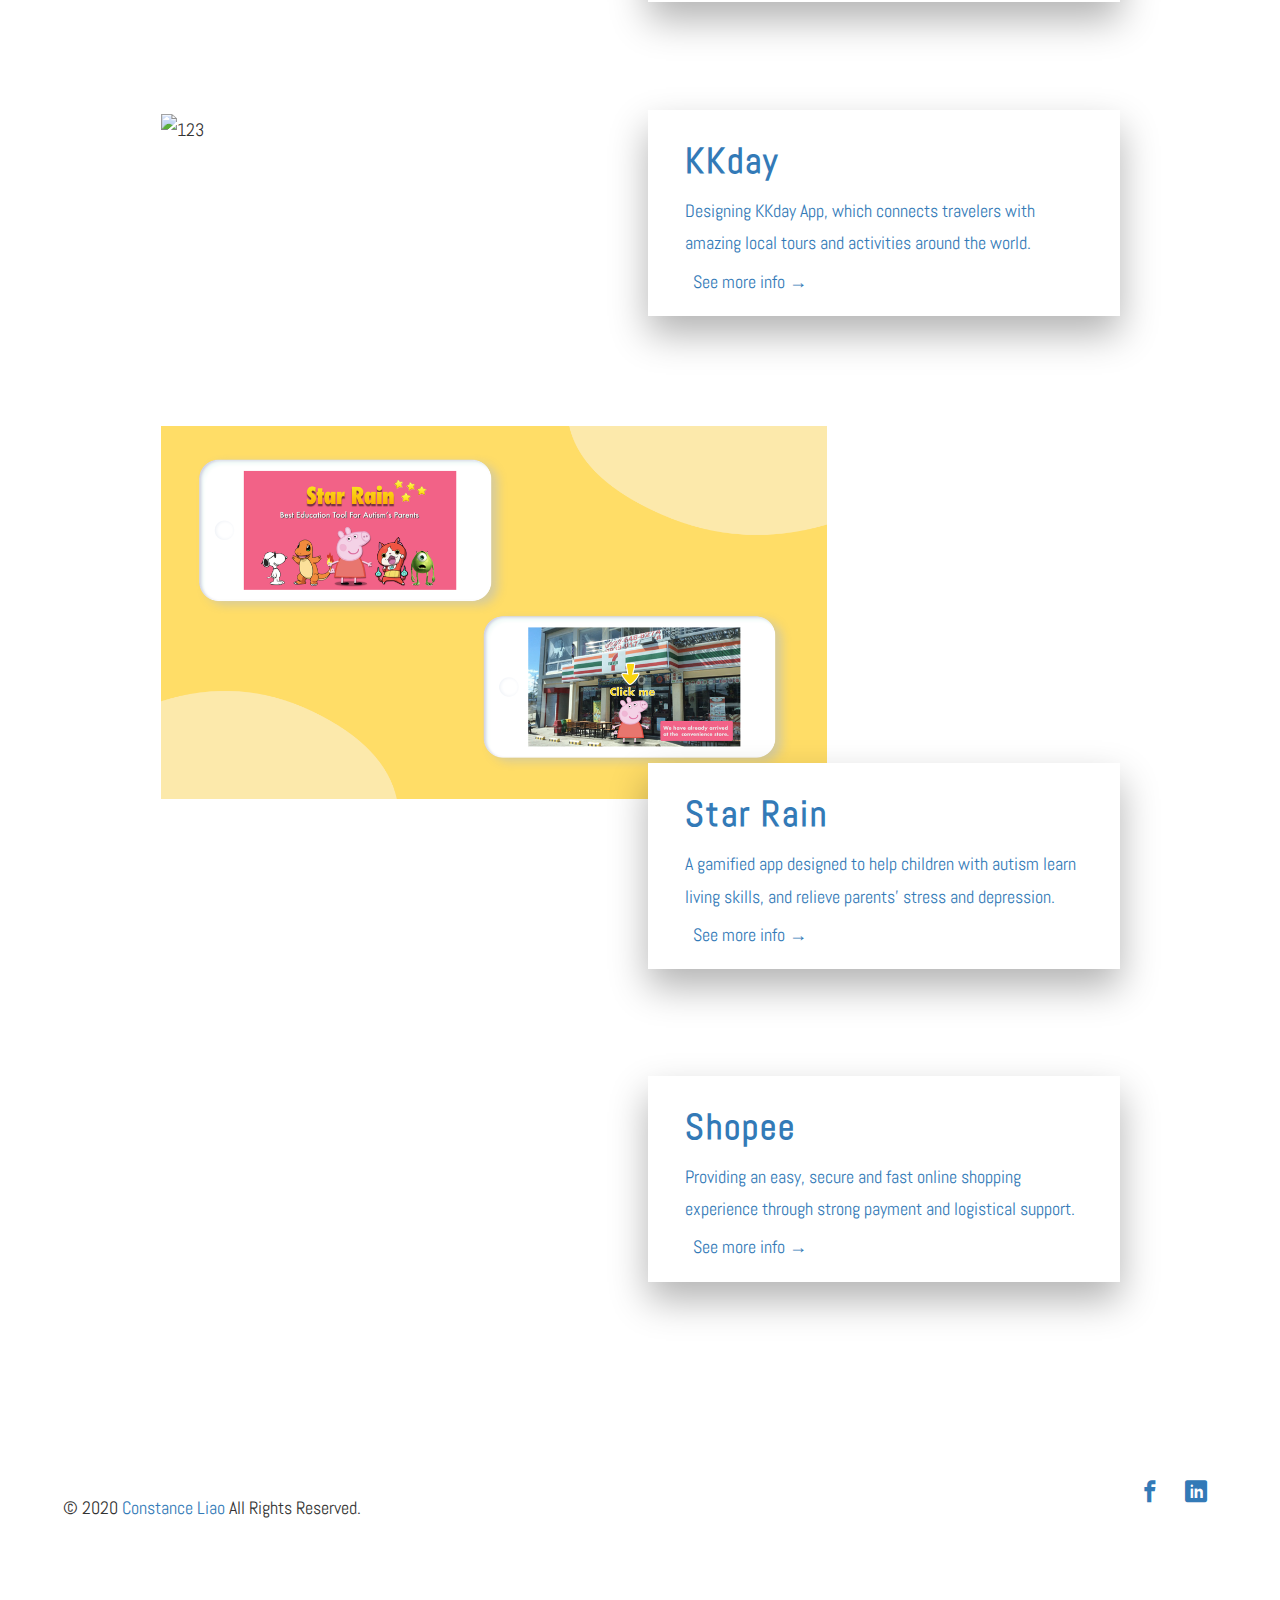
==== commit 122a0e11: "sss" ====
--- a/index.html
+++ b/index.html
@@ -66,7 +66,7 @@
             <div class="container text-center">
                 <div class="row">
                     <div class="col-md-10 col-md-offset-1 col-xs-12">
-                        <p> I am a product designer passionate about making technology delightful, intuitive, and accessible to everyone. Now design AR/VR related products at <a href="https://www.istaging.com/en/" target="_blank">iStaging. </a> Formerly at <a href="https://www.kkday.com/en" target="_blank">KKday</a> and <a href="https://shopee.sg/" target="_blank">Shopee. </a></p>
+                        <p> I am a product designer passionate about making technology delightful, intuitive, and accessible to everyone. Now design AR and VR products at <a href="https://www.istaging.com/en/" target="_blank">iStaging. </a> Formerly at <a href="https://www.kkday.com/en" target="_blank">KKday</a> and <a href="https://shopee.sg/" target="_blank">Shopee. </a></p>
                         <p>Scroll down to see some highlighted projects, or get an overall sense by reading <a href="https://drive.google.com/file/d/1u4aypzbzWzOrCReoFfaqMHi077kN9Enz/view?usp=sharing" target="_blank">my resume</a>. </p>
                     </div>
                 </div>
@@ -88,11 +88,34 @@
                             <div class="Plx Plx--active Plx--in Plx--in-0 plx" style="transform: translateY(-100px); opacity: 1;">
                                 <a class="project-link-container" href="istaging.html">
                                     <div class="project-blurb pink">
-                                        <h2 class="homeh2" href="istaging.html">iStaging</h2>
-                                        <p class="homep" href="istaging.html">Design iStaging App which helps users easily create 720° panoroma and immerse visualization experience. </p>
+                                        <h2 class="homeh2" href="istaging.html">iStaging VR Maker</h2>
+                                        <p class="homep" href="istaging.html">Designing VR Maker, which easily creates 720° panoroma and immerse visualization experience. </p>
                                         <div class="bottom">
                                             <div class="next navbar-link blue">
                                                 <a class="homecase next" href="istaging .html">See more info → </a>
+                                            </div>
+                                        </div>
+                                    </div>
+                                </a>
+                            </div>
+                        </div>
+
+                 <div class="Project">
+                    <div class="row">
+                        <div class="col-xs-12 col-sm-10 col-md-10 col-lg-offset-0 col-lg-8 col-xl-offset-1 col-xl-7">
+                            <img class="project-image" src="img/kkday/AR_Maker_Cover.png" alt="">
+                        </div>
+                    </div>
+                    <div class="row">
+                        <div class="col-xs-12 col-sm-offset-2 col-sm-10 col-md-offset-4 col-md-8 col-lg-offset-6 col-lg-6 col-xl-5">
+                            <div class="Plx Plx--active Plx--in Plx--in-0 plx" style="transform: translateY(-100px); opacity: 1;">
+                                <a class="project-link-container" href="istaging_ARMaker.html">
+                                    <div class="project-blurb deepblue">
+                                        <h2 class="homeh2" href="istaging_ARMaker.html">iStaging AR Maker</h2>
+                                        <p class="homep" href="istaging_ARMaker.html">An app that shows urban planning and building introduction through augmented reality.  </p>
+                                        <div class="bottom">
+                                            <div class="next navbar-link blue">
+                                                <a class="homecase next" href="istaging_ARMaker.html">See more info → </a>
                                             </div>
                                         </div>
                                     </div>
@@ -113,7 +136,7 @@
                                 <a class="project-link-container" href="kkday.html">
                                     <div class="project-blurb blue">
                                         <h2 class="homeh2" href="kkday.html">KKday</h2>
-                                        <p class="homep" href="kkday.html">Design KKday App which connects travelers with amazing local tours and activities around world. </p>
+                                        <p class="homep" href="kkday.html">Designing KKday App, which connects travelers with amazing local tours and activities around the world. </p>
                                         <div class="bottom">
                                             <div class="next navbar-link blue">
                                                 <a class="homecase next" href="kkday.html">See more info → </a>
@@ -137,7 +160,7 @@
                                 <a class="project-link-container" href="autism.html">
                                     <div class="project-blurb yellow">
                                         <h2 class="homeh2" href="autism.html">Star Rain</h2>
-                                        <p class="homep" href="autism.html">Helping autism kids efficiently learn living skills, and relieving parental stress and depression.</p>
+                                        <p class="homep" href="autism.html">A gamified app designed to help children with autism learn living skills, and relieve parents' stress and depression.</p>
                                         <div class="bottom">
                                             <div class="next navbar-link yellow">
                                                 <a class="homecase next" href="autism.html">See more info → </a>
@@ -162,7 +185,7 @@
                                 <a class="project-link-container" href="shopee.html">
                                     <div class="project-blurb orange">
                                         <h2 class="homeh2" href="shopee.html">Shopee</h2>
-                                        <p class="homep" href="shopee.html">Providing an easy, secure and fast online shopping experience through strong payment and logistical support. </p>
+                                        <p class="homep" href="shopee.html">Providing an easy, secure and fast online shopping experience through strong payment and logistical support.</p>
                                         <div class="bottom">
                                             <div class="next navbar-link orange">
                                                 <a class="homecase next" href="shopee.html">See more info → </a>
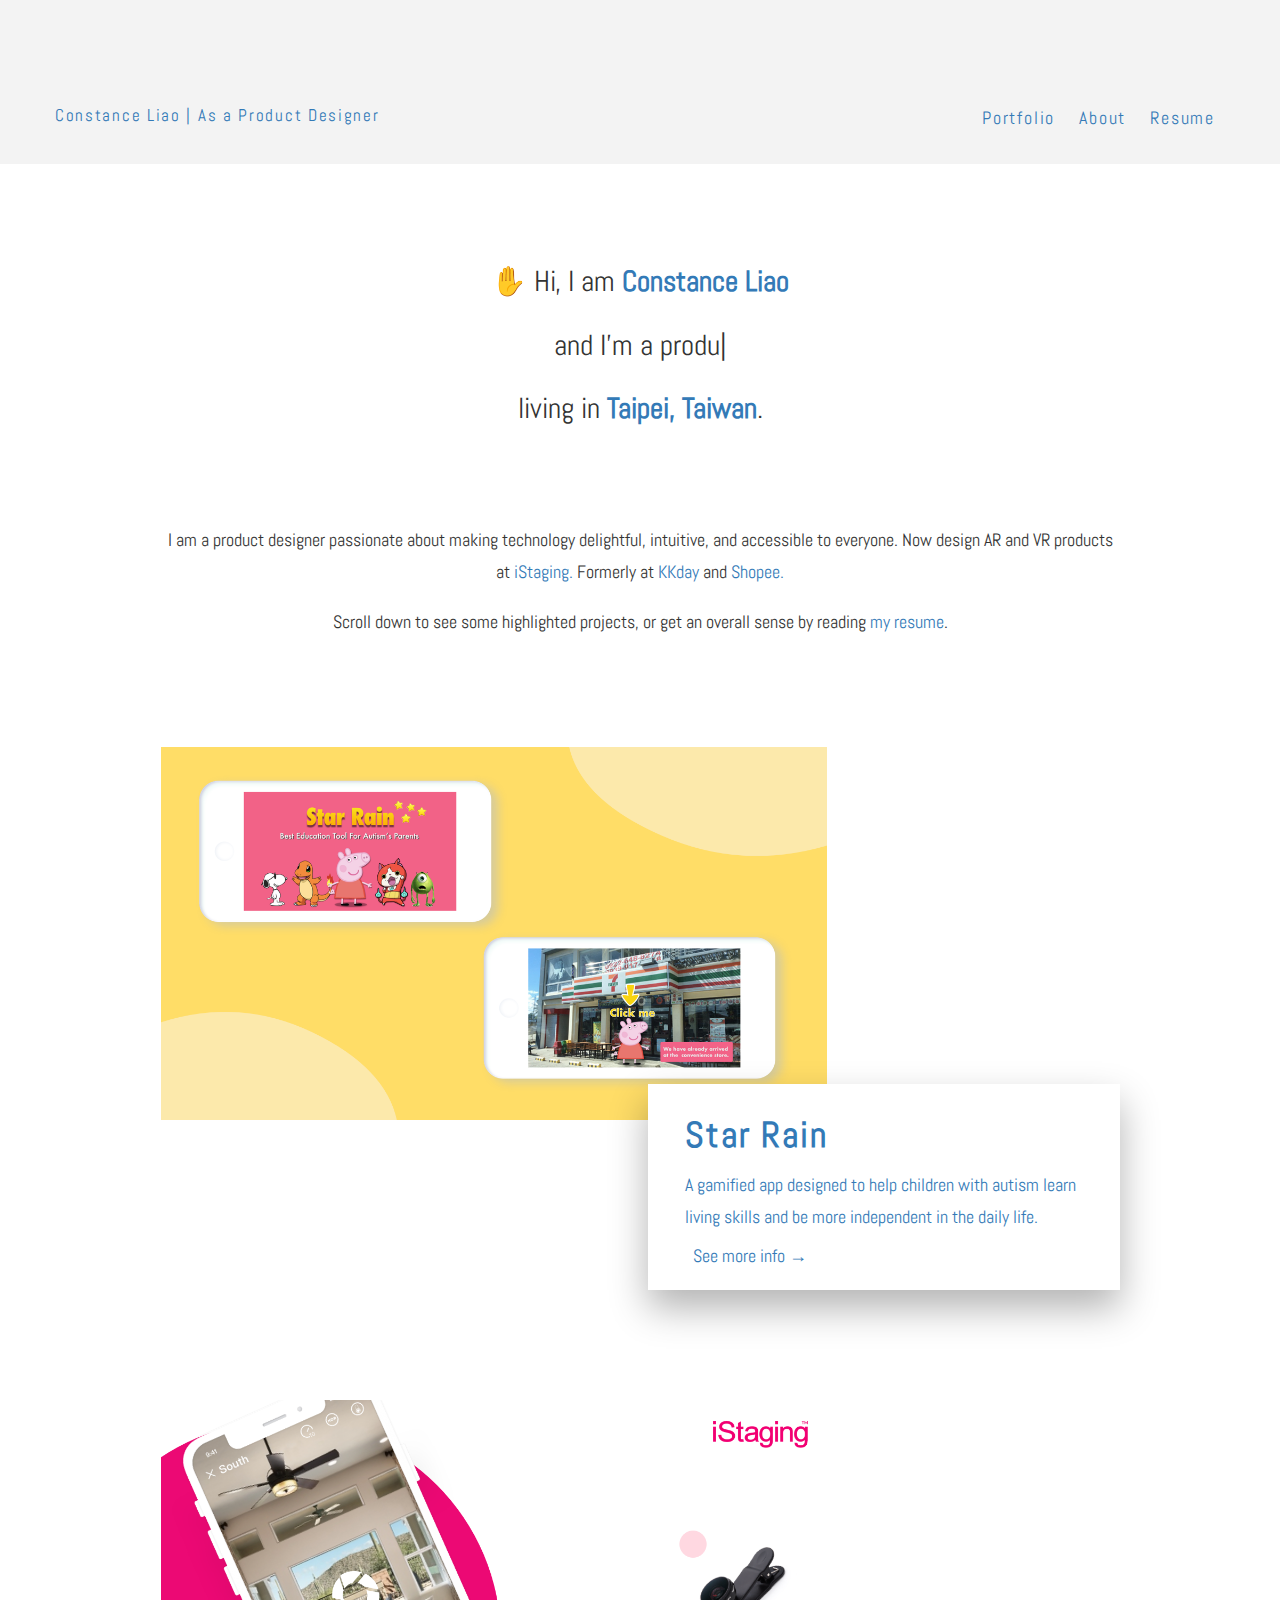
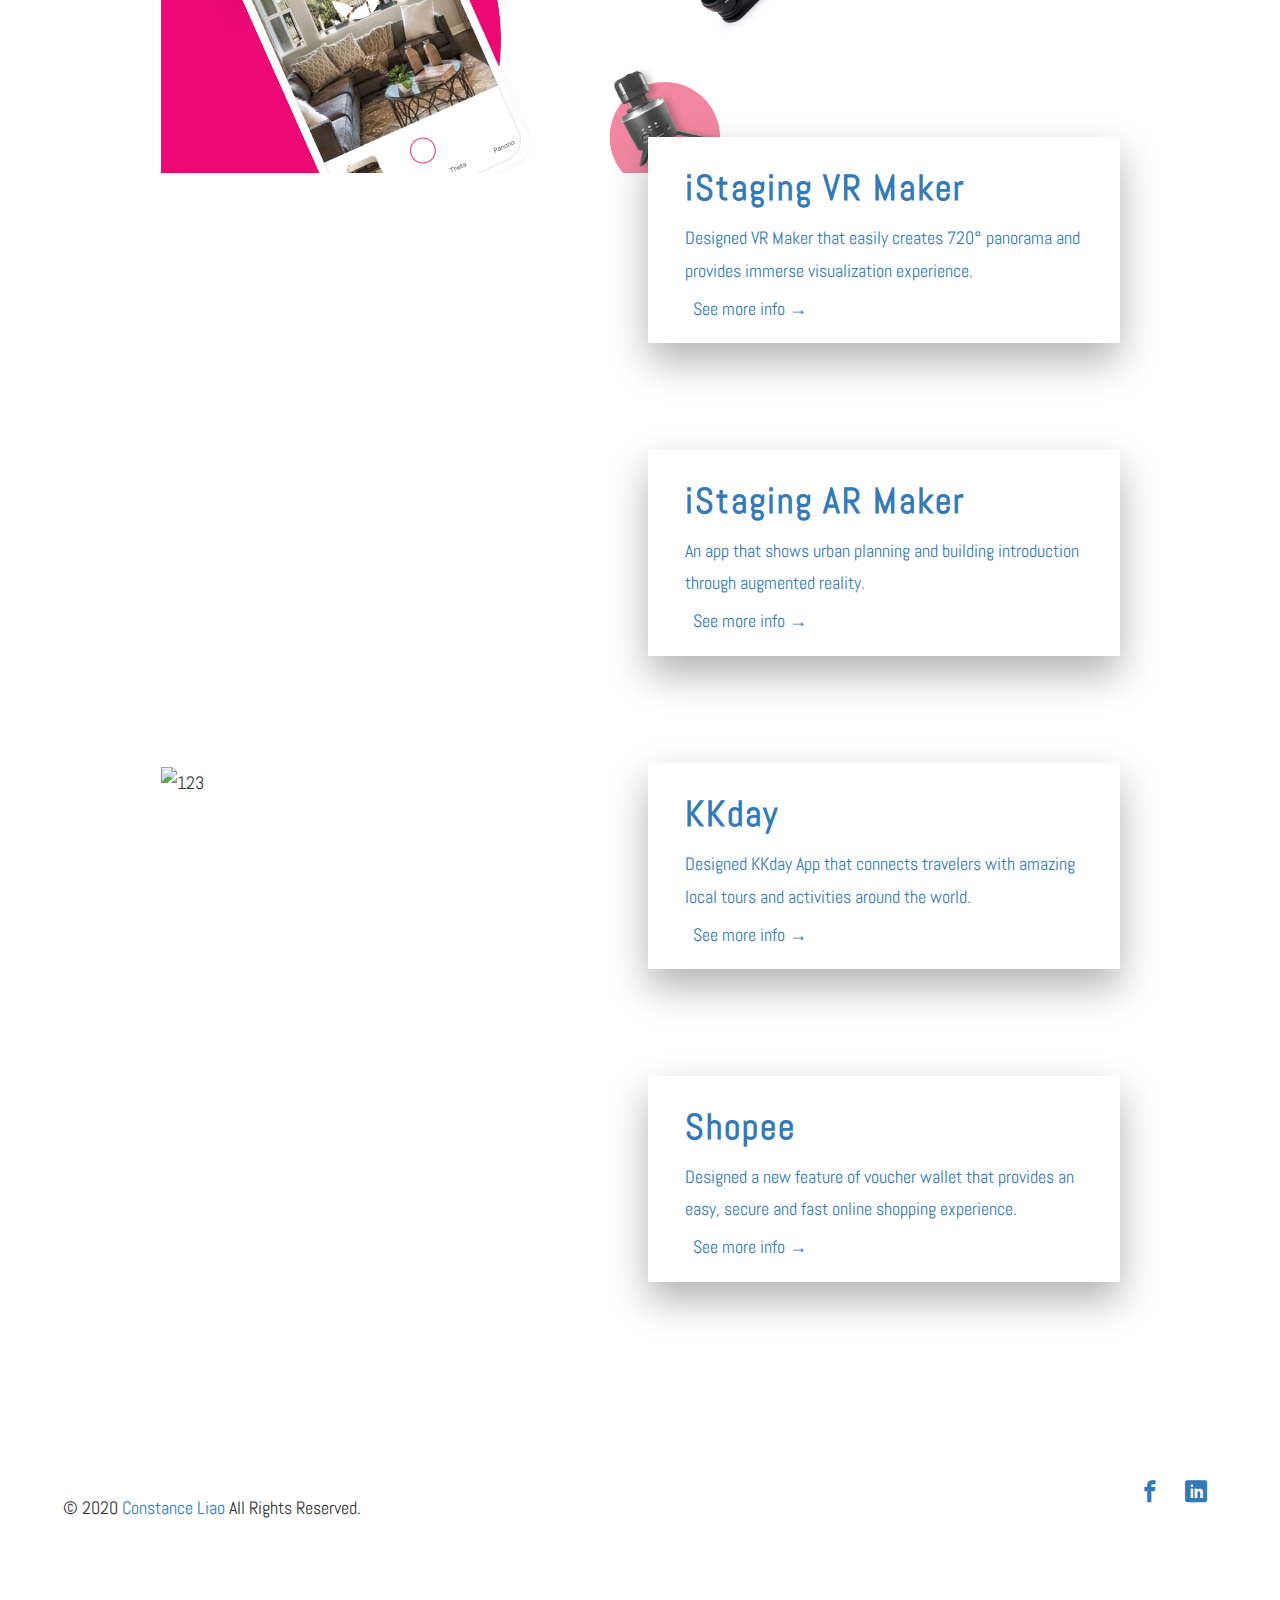
==== commit 2f2e587b: "sssss" ====
--- a/index.html
+++ b/index.html
@@ -76,6 +76,31 @@
 
         <div id="root">
             <div data-reactroot class="Home container">
+                
+                <div class="Project">
+                    <div class="row">
+                        <div class="col-xs-12 col-sm-10 col-md-10 col-lg-offset-0 col-lg-8 col-xl-offset-1 col-xl-7">
+                            <img class="project-image" src="img/autism/starrain_banner2.png" alt="">
+                        </div>
+                    </div>
+                    <div class="row">
+                        <div class="col-xs-12 col-sm-offset-2 col-sm-10 col-md-offset-4 col-md-8 col-lg-offset-6 col-lg-6 col-xl-5">
+                            <div class="Plx Plx--active Plx--in Plx--in-0 plx" style="transform: translateY(-100px); opacity: 1;">
+                                <a class="project-link-container" href="star_rain.html">
+                                    <div class="project-blurb yellow">
+                                        <h2 class="homeh2" href="autism.html">Star Rain</h2>
+                                        <p class="homep" href="autism.html">A gamified app designed to help children with autism learn living skills and be more independent in the daily life.</p>
+                                        <div class="bottom">
+                                            <div class="next navbar-link yellow">
+                                                <a class="homecase next" href="autism.html">See more info → </a>
+                                            </div>
+                                        </div>
+                                    </div>
+                                </a>
+                            </div>
+                        </div>
+                    </div>
+                </div>
 
             	 <div class="Project">
                     <div class="row">
@@ -86,13 +111,13 @@
                     <div class="row">
                         <div class="col-xs-12 col-sm-offset-2 col-sm-10 col-md-offset-4 col-md-8 col-lg-offset-6 col-lg-6 col-xl-5">
                             <div class="Plx Plx--active Plx--in Plx--in-0 plx" style="transform: translateY(-100px); opacity: 1;">
-                                <a class="project-link-container" href="istaging.html">
+                                <a class="project-link-container" href="VRMaker.html">
                                     <div class="project-blurb pink">
-                                        <h2 class="homeh2" href="istaging.html">iStaging VR Maker</h2>
-                                        <p class="homep" href="istaging.html">Designing VR Maker, which easily creates 720° panoroma and immerse visualization experience. </p>
+                                        <h2 class="homeh2" href="VRMaker.html">iStaging VR Maker</h2>
+                                        <p class="homep" href="VRMaker.html">Designed VR Maker that easily creates 720° panorama and provides immerse visualization experience. </p>
                                         <div class="bottom">
                                             <div class="next navbar-link blue">
-                                                <a class="homecase next" href="istaging .html">See more info → </a>
+                                                <a class="homecase next" href="VRMaker.html">See more info → </a>
                                             </div>
                                         </div>
                                     </div>
@@ -109,13 +134,13 @@
                     <div class="row">
                         <div class="col-xs-12 col-sm-offset-2 col-sm-10 col-md-offset-4 col-md-8 col-lg-offset-6 col-lg-6 col-xl-5">
                             <div class="Plx Plx--active Plx--in Plx--in-0 plx" style="transform: translateY(-100px); opacity: 1;">
-                                <a class="project-link-container" href="istaging_ARMaker.html">
+                                <a class="project-link-container" href="ARMaker.html">
                                     <div class="project-blurb deepblue">
-                                        <h2 class="homeh2" href="istaging_ARMaker.html">iStaging AR Maker</h2>
-                                        <p class="homep" href="istaging_ARMaker.html">An app that shows urban planning and building introduction through augmented reality.  </p>
+                                        <h2 class="homeh2" href="ARMaker.html">iStaging AR Maker</h2>
+                                        <p class="homep" href="ARMaker.html">An app that shows urban planning and building introduction through augmented reality.  </p>
                                         <div class="bottom">
                                             <div class="next navbar-link blue">
-                                                <a class="homecase next" href="istaging_ARMaker.html">See more info → </a>
+                                                <a class="homecase next" href="ARMaker.html">See more info → </a>
                                             </div>
                                         </div>
                                     </div>
@@ -136,7 +161,7 @@
                                 <a class="project-link-container" href="kkday.html">
                                     <div class="project-blurb blue">
                                         <h2 class="homeh2" href="kkday.html">KKday</h2>
-                                        <p class="homep" href="kkday.html">Designing KKday App, which connects travelers with amazing local tours and activities around the world. </p>
+                                        <p class="homep" href="kkday.html">Designed KKday App that connects travelers with amazing local tours and activities around the world. </p>
                                         <div class="bottom">
                                             <div class="next navbar-link blue">
                                                 <a class="homecase next" href="kkday.html">See more info → </a>
@@ -148,30 +173,7 @@
                         </div>
                     </div>
                 </div>
-                 <div class="Project">
-                    <div class="row">
-                        <div class="col-xs-12 col-sm-10 col-md-10 col-lg-offset-0 col-lg-8 col-xl-offset-1 col-xl-7">
-                            <img class="project-image" src="img/autism/starrain_banner2.png" alt="">
-                        </div>
-                    </div>
-                    <div class="row">
-                        <div class="col-xs-12 col-sm-offset-2 col-sm-10 col-md-offset-4 col-md-8 col-lg-offset-6 col-lg-6 col-xl-5">
-                            <div class="Plx Plx--active Plx--in Plx--in-0 plx" style="transform: translateY(-100px); opacity: 1;">
-                                <a class="project-link-container" href="autism.html">
-                                    <div class="project-blurb yellow">
-                                        <h2 class="homeh2" href="autism.html">Star Rain</h2>
-                                        <p class="homep" href="autism.html">A gamified app designed to help children with autism learn living skills, and relieve parents' stress and depression.</p>
-                                        <div class="bottom">
-                                            <div class="next navbar-link yellow">
-                                                <a class="homecase next" href="autism.html">See more info → </a>
-                                            </div>
-                                        </div>
-                                    </div>
-                                </a>
-                            </div>
-                        </div>
-                    </div>
-                </div>
+                 
                 
                 <div class="Project">
                     <div class="row">
@@ -185,7 +187,7 @@
                                 <a class="project-link-container" href="shopee.html">
                                     <div class="project-blurb orange">
                                         <h2 class="homeh2" href="shopee.html">Shopee</h2>
-                                        <p class="homep" href="shopee.html">Providing an easy, secure and fast online shopping experience through strong payment and logistical support.</p>
+                                        <p class="homep" href="shopee.html">Designed a new feature of voucher wallet that provides an easy, secure and fast online shopping experience.</p>
                                         <div class="bottom">
                                             <div class="next navbar-link orange">
                                                 <a class="homecase next" href="shopee.html">See more info → </a>
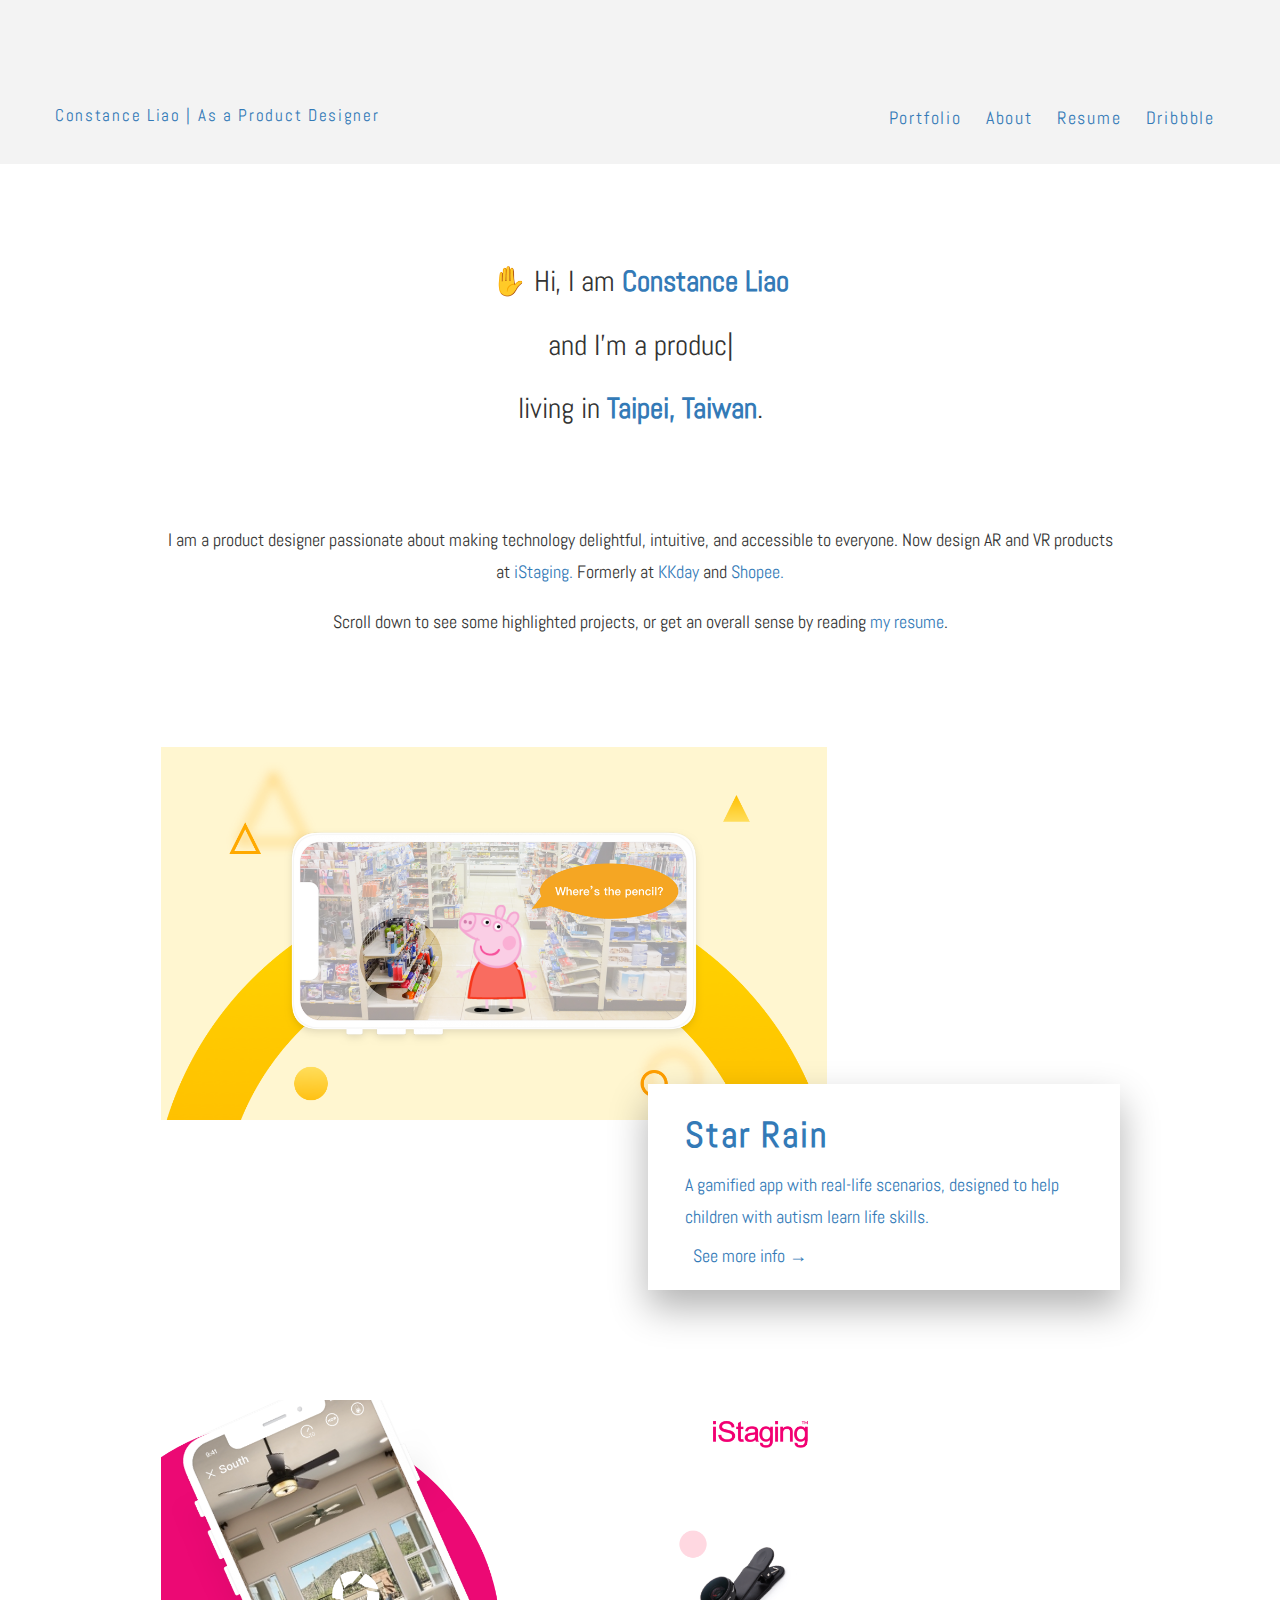
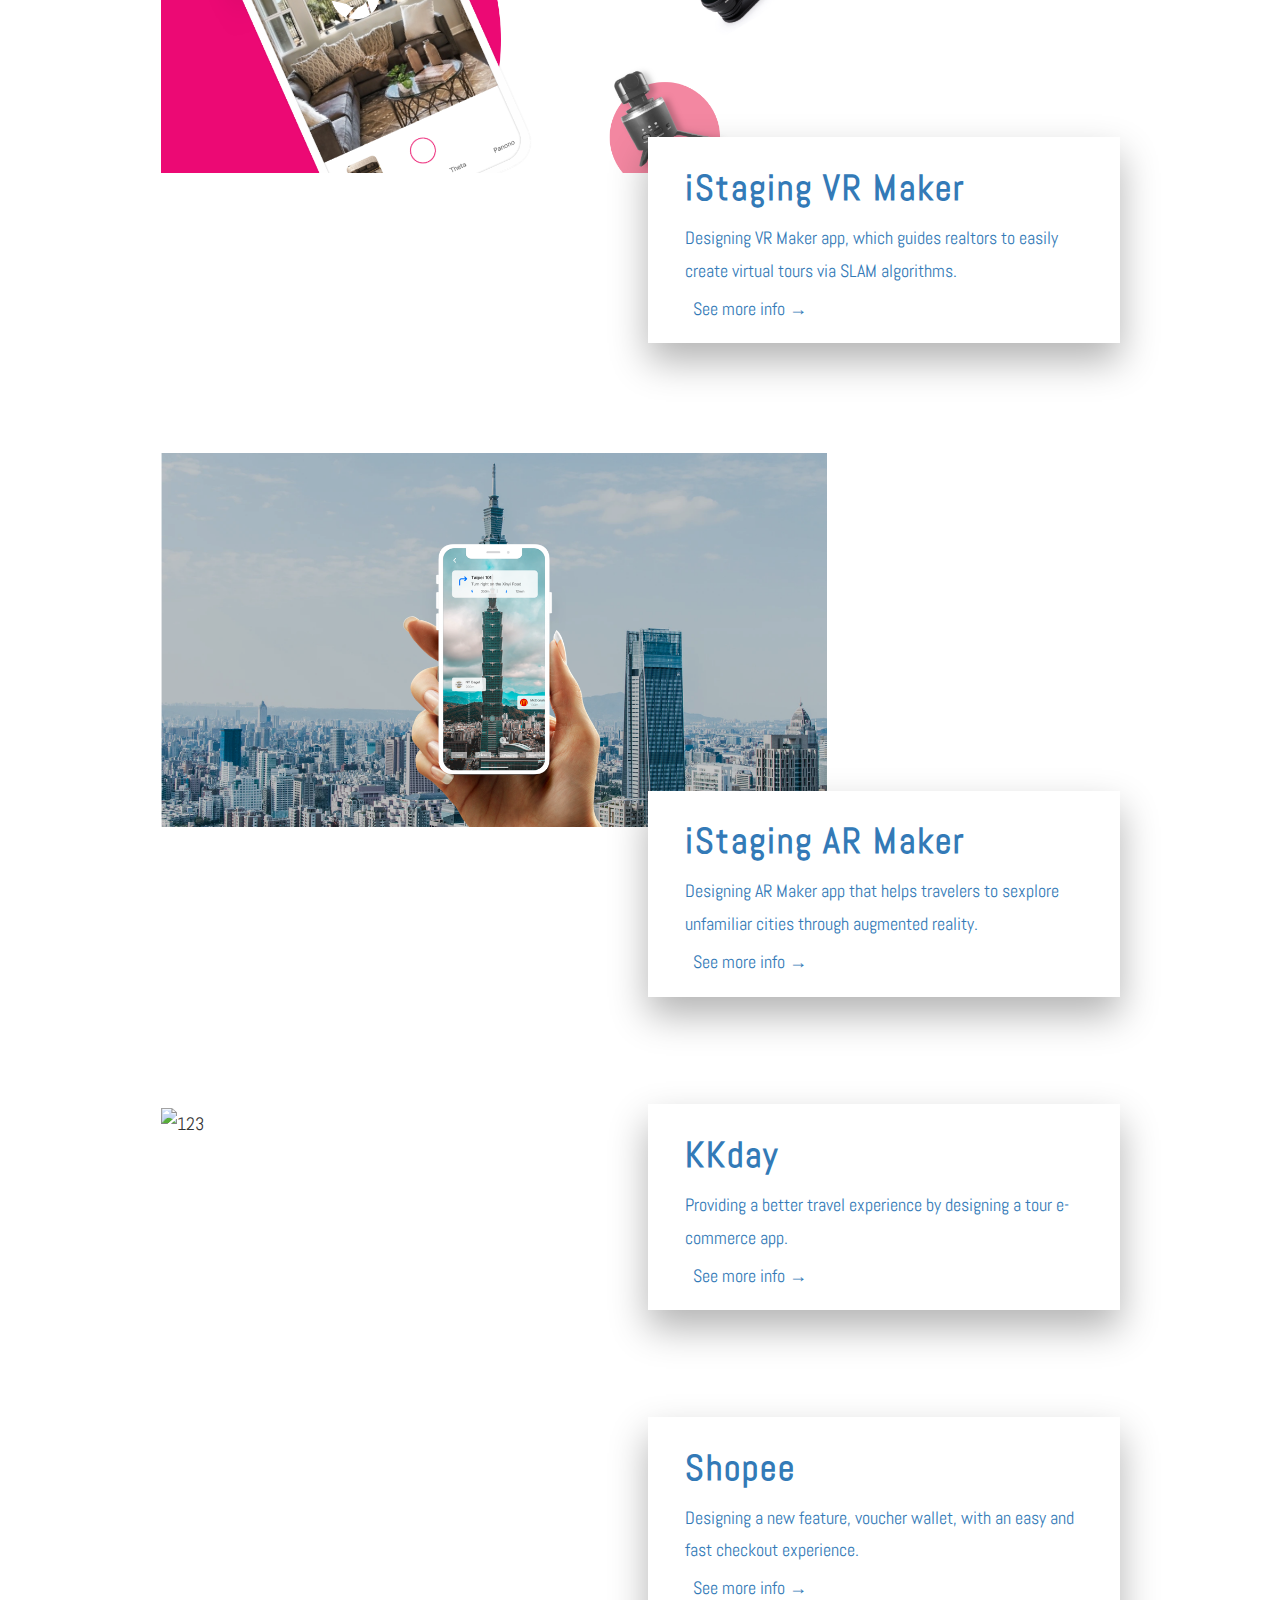
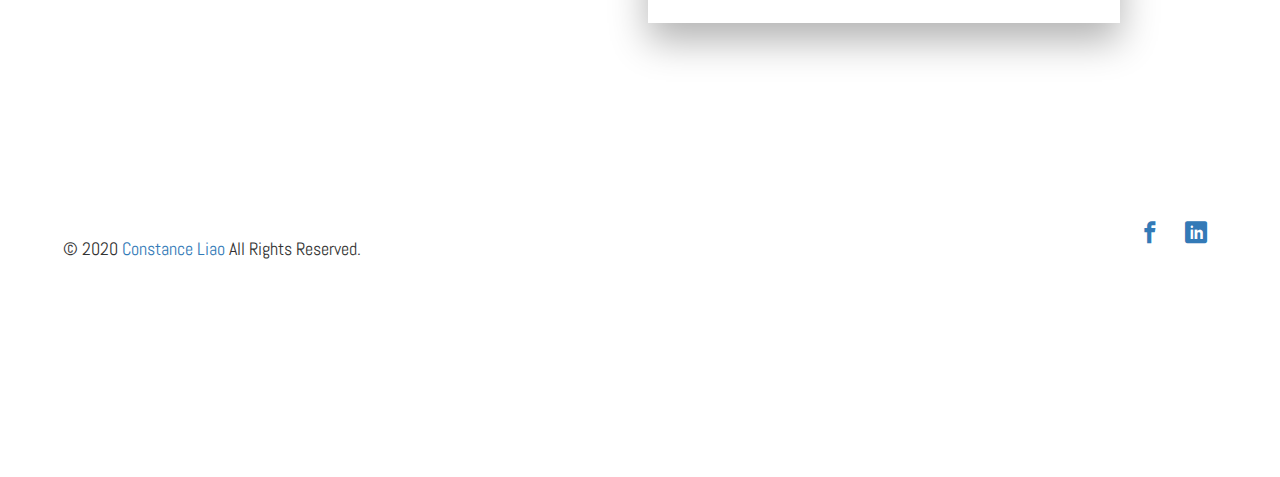
==== commit 2d9c7ae1: "ss" ====
--- a/index.html
+++ b/index.html
@@ -39,6 +39,7 @@
                     <li><a href="index.html">Portfolio</a></li>
                     <li><a href="about.html">About</a></li>
                     <li><a href="https://drive.google.com/file/d/1u4aypzbzWzOrCReoFfaqMHi077kN9Enz/view?usp=sharing" target="_blank">Resume</a></li>
+                    <li><a href="https://dribbble.com/constanceliao" target="_blank">Dribbble</a></li>
                 </ul>
                 <div class="extra-text visible-xs">
                     <a href="#" class="probootstrap-burger-menu"><i>Menu</i></a>
@@ -80,7 +81,7 @@
                 <div class="Project">
                     <div class="row">
                         <div class="col-xs-12 col-sm-10 col-md-10 col-lg-offset-0 col-lg-8 col-xl-offset-1 col-xl-7">
-                            <img class="project-image" src="img/autism/starrain_banner2.png" alt="">
+                            <img class="project-image" src="img/autism/starrain_banner.png" alt="">
                         </div>
                     </div>
                     <div class="row">
@@ -88,11 +89,11 @@
                             <div class="Plx Plx--active Plx--in Plx--in-0 plx" style="transform: translateY(-100px); opacity: 1;">
                                 <a class="project-link-container" href="star_rain.html">
                                     <div class="project-blurb yellow">
-                                        <h2 class="homeh2" href="autism.html">Star Rain</h2>
-                                        <p class="homep" href="autism.html">A gamified app designed to help children with autism learn living skills and be more independent in the daily life.</p>
+                                        <h2 class="homeh2" href="star_rain.html">Star Rain</h2>
+                                        <p class="homep" href="star_rain.html">A gamified app with real-life scenarios, designed to help children with autism learn life skills.</p>
                                         <div class="bottom">
                                             <div class="next navbar-link yellow">
-                                                <a class="homecase next" href="autism.html">See more info → </a>
+                                                <a class="homecase next" href="star_rain.html">See more info → </a>
                                             </div>
                                         </div>
                                     </div>
@@ -114,7 +115,7 @@
                                 <a class="project-link-container" href="VRMaker.html">
                                     <div class="project-blurb pink">
                                         <h2 class="homeh2" href="VRMaker.html">iStaging VR Maker</h2>
-                                        <p class="homep" href="VRMaker.html">Designed VR Maker that easily creates 720° panorama and provides immerse visualization experience. </p>
+                                        <p class="homep" href="VRMaker.html">Designing VR Maker app, which guides realtors to easily create virtual tours via SLAM algorithms. </p>
                                         <div class="bottom">
                                             <div class="next navbar-link blue">
                                                 <a class="homecase next" href="VRMaker.html">See more info → </a>
@@ -128,7 +129,7 @@
                  <div class="Project">
                     <div class="row">
                         <div class="col-xs-12 col-sm-10 col-md-10 col-lg-offset-0 col-lg-8 col-xl-offset-1 col-xl-7">
-                            <img class="project-image" src="img/kkday/AR_Maker_Cover.png" alt="">
+                            <img class="project-image" src="img/kkday/ARMakerCover.png" alt="">
                         </div>
                     </div>
                     <div class="row">
@@ -137,7 +138,7 @@
                                 <a class="project-link-container" href="ARMaker.html">
                                     <div class="project-blurb deepblue">
                                         <h2 class="homeh2" href="ARMaker.html">iStaging AR Maker</h2>
-                                        <p class="homep" href="ARMaker.html">An app that shows urban planning and building introduction through augmented reality.  </p>
+                                        <p class="homep" href="ARMaker.html">Designing AR Maker app that helps travelers to sexplore unfamiliar cities through augmented reality. </p>
                                         <div class="bottom">
                                             <div class="next navbar-link blue">
                                                 <a class="homecase next" href="ARMaker.html">See more info → </a>
@@ -161,7 +162,7 @@
                                 <a class="project-link-container" href="kkday.html">
                                     <div class="project-blurb blue">
                                         <h2 class="homeh2" href="kkday.html">KKday</h2>
-                                        <p class="homep" href="kkday.html">Designed KKday App that connects travelers with amazing local tours and activities around the world. </p>
+                                        <p class="homep" href="kkday.html"> Providing a better travel experience by designing a tour e-commerce app.</p>
                                         <div class="bottom">
                                             <div class="next navbar-link blue">
                                                 <a class="homecase next" href="kkday.html">See more info → </a>
@@ -187,7 +188,7 @@
                                 <a class="project-link-container" href="shopee.html">
                                     <div class="project-blurb orange">
                                         <h2 class="homeh2" href="shopee.html">Shopee</h2>
-                                        <p class="homep" href="shopee.html">Designed a new feature of voucher wallet that provides an easy, secure and fast online shopping experience.</p>
+                                        <p class="homep" href="shopee.html">Designing a new feature, voucher wallet, with an easy and fast checkout experience.</p>
                                         <div class="bottom">
                                             <div class="next navbar-link orange">
                                                 <a class="homecase next" href="shopee.html">See more info → </a>
